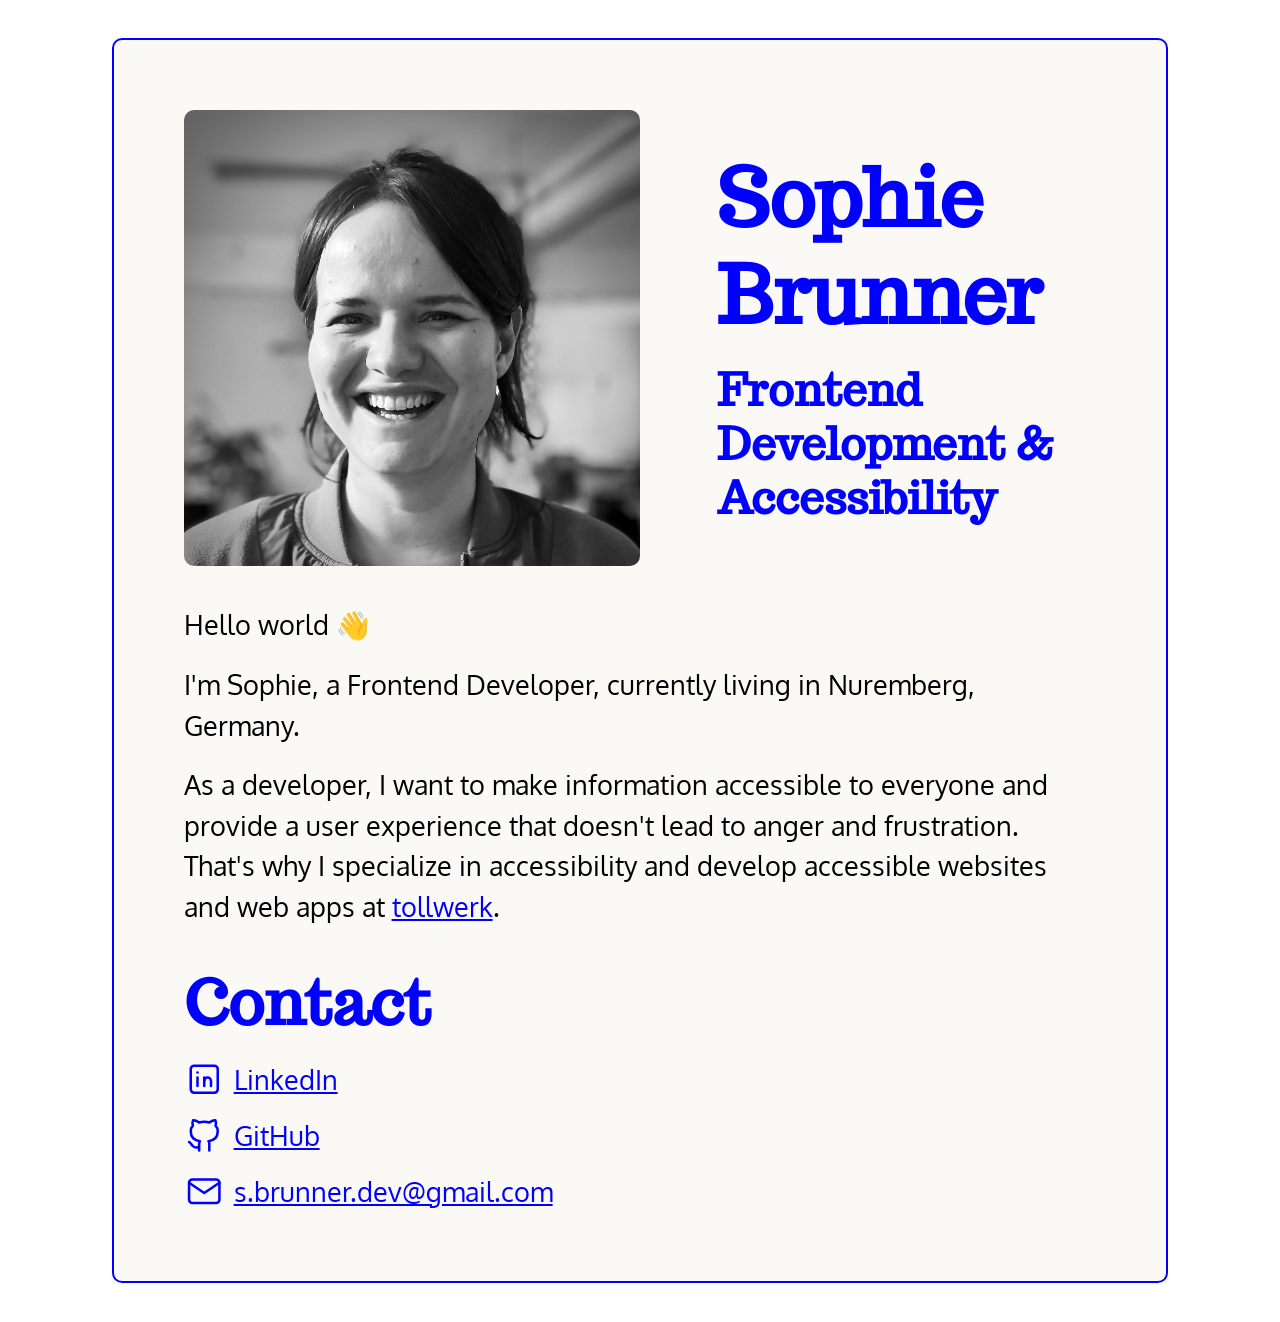
==== index.html @ 57619820 "feat:update website" ====
<!DOCTYPE html>
<html lang="en">

<head>
  <meta charset="UTF-8" />
  <meta name="viewport" content="width=device-width, initial-scale=1.0" />
  <meta name="author" content="Sophie Brunner" />
  <meta name="description" content="My personal website" />
  <title>Sophie Brunner</title>
  <link rel="stylesheet" href="./assets/styles.css" />
</head>

<body>
  <main>
    <div class="card">
      <div class="wrapper">
        <div>
          <img src="./assets/sophie.jpeg" alt="Portrait Sophie Brunner" class="portrait" />
        </div>
        <div class="title">
          <h1>Sophie Brunner</h1>
          <p class="subtitle">
            Frontend Development & Accessibility
          </p>
        </div>
      </div>
      <section>
        <p>Hello world 👋</p>
        <p>I'm Sophie, a Frontend Developer, currently living in Nuremberg, Germany.</p>
        <p>As a developer, I want to make information accessible to everyone and provide a user experience that doesn't
          lead to anger and frustration. That's why I specialize in accessibility and develop accessible websites and
          web
          apps at <a href="https://tollwerk.de">tollwerk</a>. </p>
      </section>
      <section class="contact">
        <h2>Contact</h2>
        <ul role="list" class="contact__list">
          <li class="contact__item"><svg xmlns="http://www.w3.org/2000/svg"
              class="icon icon-tabler icon-tabler-brand-linkedin" width="44" height="44" viewBox="0 0 24 24"
              stroke-width="1.5" stroke="#0000ff" fill="none" stroke-linecap="round" stroke-linejoin="round"
              aria-hidden="true" focusable="false">
              <path stroke="none" d="M0 0h24v24H0z" fill="none" />
              <path d="M4 4m0 2a2 2 0 0 1 2 -2h12a2 2 0 0 1 2 2v12a2 2 0 0 1 -2 2h-12a2 2 0 0 1 -2 -2z" />
              <path d="M8 11l0 5" />
              <path d="M8 8l0 .01" />
              <path d="M12 16l0 -5" />
              <path d="M16 16v-3a2 2 0 0 0 -4 0" />
            </svg><a href="https://www.linkedin.com/in/sophie-brunner-060161165/">LinkedIn</a></li>
          <li class="contact__item"><svg xmlns="http://www.w3.org/2000/svg"
              class="icon icon-tabler icon-tabler-brand-github" width="44" height="44" viewBox="0 0 24 24"
              stroke-width="1.5" stroke="#0000ff" fill="none" stroke-linecap="round" stroke-linejoin="round"
              aria-hidden="true" focusable="false">
              <path stroke="none" d="M0 0h24v24H0z" fill="none" />
              <path
                d="M9 19c-4.3 1.4 -4.3 -2.5 -6 -3m12 5v-3.5c0 -1 .1 -1.4 -.5 -2c2.8 -.3 5.5 -1.4 5.5 -6a4.6 4.6 0 0 0 -1.3 -3.2a4.2 4.2 0 0 0 -.1 -3.2s-1.1 -.3 -3.5 1.3a12.3 12.3 0 0 0 -6.2 0c-2.4 -1.6 -3.5 -1.3 -3.5 -1.3a4.2 4.2 0 0 0 -.1 3.2a4.6 4.6 0 0 0 -1.3 3.2c0 4.6 2.7 5.7 5.5 6c-.6 .6 -.6 1.2 -.5 2v3.5" />
            </svg><a href="https://github.com/sophiebrunner">GitHub</a></li>
          <li class="contact__item"><svg xmlns="http://www.w3.org/2000/svg" class="icon icon-tabler icon-tabler-mail"
              width="44" height="44" viewBox="0 0 24 24" stroke-width="1.5" stroke="#0000ff" fill="none"
              stroke-linecap="round" stroke-linejoin="round">
              <path stroke="none" d="M0 0h24v24H0z" fill="none" aria-hidden="true" focusable="false" />
              <path d="M3 7a2 2 0 0 1 2 -2h14a2 2 0 0 1 2 2v10a2 2 0 0 1 -2 2h-14a2 2 0 0 1 -2 -2v-10z" />
              <path d="M3 7l9 6l9 -6" />
            </svg><a href="mailto:s.brunner.dev@gmail.com">s.brunner.dev@gmail.com</a></li>
        </ul>
      </section>
    </div>
  </main>
</body>

</html>
---- assets/styles.css ----
/* ==========================================================================
   Reset @see: https://www.joshwcomeau.com/css/custom-css-reset/
   ========================================================================== */

/* 1. Use a more-intuitive box-sizing model. */
*,
*::before,
*::after {
  box-sizing: border-box;
}

/* 2. Remove default margin */
* {
  margin: 0;
}

/* Typographic tweaks!
  3. Add accessible line-height
  4. Improve text rendering */
body {
  line-height: 1.5;
  -webkit-font-smoothing: antialiased;
}

/* 5. Improve media defaults */
img,
picture,
video,
canvas,
svg {
  display: block;
  max-width: 100%;
}

/* 6. Remove built-in form typography styles */
input,
button,
textarea,
select {
  font: inherit;
}

/* 7. Avoid text overflows */
p,
h1,
h2,
h3,
h4,
h5,
h6 {
  overflow-wrap: break-word;
}

/* ==========================================================================
   Variables
   ========================================================================== */

/* Fluid Typography
   ========================================================================== */

:root {
  --step-1: clamp(2.5rem, 1.804rem + 3.478vw, 4.5rem);
  --step-2: clamp(2rem, 1.478rem + 2.609vw, 3.5rem);
  --step-3: clamp(1.75rem, 1.315rem + 2.174vw, 3rem);
  --step-4: clamp(1.5rem, 1.152rem + 1.739vw, 2.5rem);
  --step-5: clamp(1.25rem, 0.989rem + 1.304vw, 2rem);
  --step-6: clamp(1.125rem, 0.995rem + 0.652vw, 1.5rem);
  --step-7: clamp(1rem, 0.826rem + 0.87vw, 1.5rem);
}

/* Colors
   ========================================================================== */

:root {
  --clr-black: oklch(0% 0 0);
  --clr-blue: oklch(45.2% 0.31313625765874376 264.05300810418345);
  --clr-off-white: oklch(98.2% 0.0041 91.45);
  --clr-white: oklch(100% 0 0);
}

/* ==========================================================================
   Fonts
   ========================================================================== */

/* trocchi-regular - latin */
@font-face {
  font-display: swap; /* Check https://developer.mozilla.org/en-US/docs/Web/CSS/@font-face/font-display for other options. */
  font-family: "Trocchi";
  font-style: normal;
  font-weight: 400;
  src: url("fonts/trocchi-v17-latin-regular.woff2") format("woff2"),
    /* Chrome 36+, Opera 23+, Firefox 39+, Safari 12+, iOS 10+ */
      url("fonts/trocchi-v17-latin-regular.woff") format("woff"); /* Chrome 5+, Firefox 3.6+, IE 9+, Safari 5.1+, iOS 5+ */
}

/* oxygen-300 - latin */
@font-face {
  font-display: swap; /* Check https://developer.mozilla.org/en-US/docs/Web/CSS/@font-face/font-display for other options. */
  font-family: "Oxygen";
  font-style: normal;
  font-weight: 300;
  src: url("fonts/oxygen-v15-latin-300.woff2") format("woff2"),
    /* Chrome 36+, Opera 23+, Firefox 39+, Safari 12+, iOS 10+ */
      url("fonts/oxygen-v15-latin-300.woff") format("woff"); /* Chrome 5+, Firefox 3.6+, IE 9+, Safari 5.1+, iOS 5+ */
}
/* oxygen-regular - latin */
@font-face {
  font-display: swap; /* Check https://developer.mozilla.org/en-US/docs/Web/CSS/@font-face/font-display for other options. */
  font-family: "Oxygen";
  font-style: normal;
  font-weight: 400;
  src: url("fonts/oxygen-v15-latin-regular.woff2") format("woff2"),
    /* Chrome 36+, Opera 23+, Firefox 39+, Safari 12+, iOS 10+ */
      url("fonts/oxygen-v15-latin-regular.woff") format("woff"); /* Chrome 5+, Firefox 3.6+, IE 9+, Safari 5.1+, iOS 5+ */
}
/* oxygen-700 - latin */
@font-face {
  font-display: swap; /* Check https://developer.mozilla.org/en-US/docs/Web/CSS/@font-face/font-display for other options. */
  font-family: "Oxygen";
  font-style: normal;
  font-weight: 700;
  src: url("fonts/oxygen-v15-latin-700.woff2") format("woff2"),
    /* Chrome 36+, Opera 23+, Firefox 39+, Safari 12+, iOS 10+ */
      url("fonts/oxygen-v15-latin-700.woff") format("woff");
  /* Chrome 5+, Firefox 3.6+, IE 9+, Safari 5.1+, iOS 5+ */
}

/* ==========================================================================
   Basic Styling
   ========================================================================== */

:root {
  font-size: calc(1rem + 0.25vw);
}

body {
  font-family: "Oxygen", sans-serif;
  font-size: var(--step-7);
  font-weight: 400;
}

main {
  padding: 2rem;
}

section {
  margin-top: 2rem;
}

/* ==========================================================================
   Typography
   ========================================================================== */

h1,
h2,
h3,
h4,
h5,
h6,
.subtitle {
  color: var(--clr-blue);
  font-family: "Trocchi", serif;
  font-weight: 700;
  line-height: 1.222;
}

h1 {
  font-size: var(--step-1);
}

h2 {
  font-size: var(--step-2);
}

h3 {
  font-size: var(--step-3);
}

h4 {
  font-size: var(--step-4);
}

h5 {
  font-size: var(--step-5);
}

h6 {
  font-size: var(--step-6);
}

a {
  color: var(--clr-blue);

  &:hover {
    text-decoration: none;
  }

  &:focus {
    outline: 2px solid currentColor;
    outline-offset: 2px;
  }
}

p + p {
  margin-top: 1rem;
}

/* ==========================================================================
   Elements
   ========================================================================== */

.subtitle {
  margin-top: 1rem;
  font-size: var(--step-4);
}

.portrait {
  flex-shrink: 1;
  border-radius: 10px;
}

.wrapper {
  display: flex;
  align-items: center;
  flex-direction: column;
  gap: 1.5rem;

  & * {
    flex: 1 0 50%;
  }
}

.card {
  container-name: card;
  container-type: inline-size;
  max-width: 55rem;
  padding: clamp(2rem, 1.304rem + 3.478vw, 4rem);
  border-radius: 10px;
  border: 2px solid var(--clr-blue);
  margin: 0 auto;
  background-color: var(--clr-off-white);
}

.contact__list {
  padding-left: 0;
  margin-top: 1rem;
  list-style: none;
}

.contact__item {
  display: flex;
  align-items: center;
  gap: 0.5rem;

  & svg {
    flex-shrink: 0;
    width: 1.5em;
    height: auto;
    color: #0000ff;
    stroke: currentColor;
  }

  & a {
    word-break: break-all;
  }
}

.contact__item + .contact__item {
  margin-top: 0.8rem;
}

@container card (width > 32rem) {
  .wrapper {
    flex-direction: row;
    gap: 2rem;
  }
}

@container card (width > 40rem) {
  .wrapper {
    gap: 4rem;
  }
}
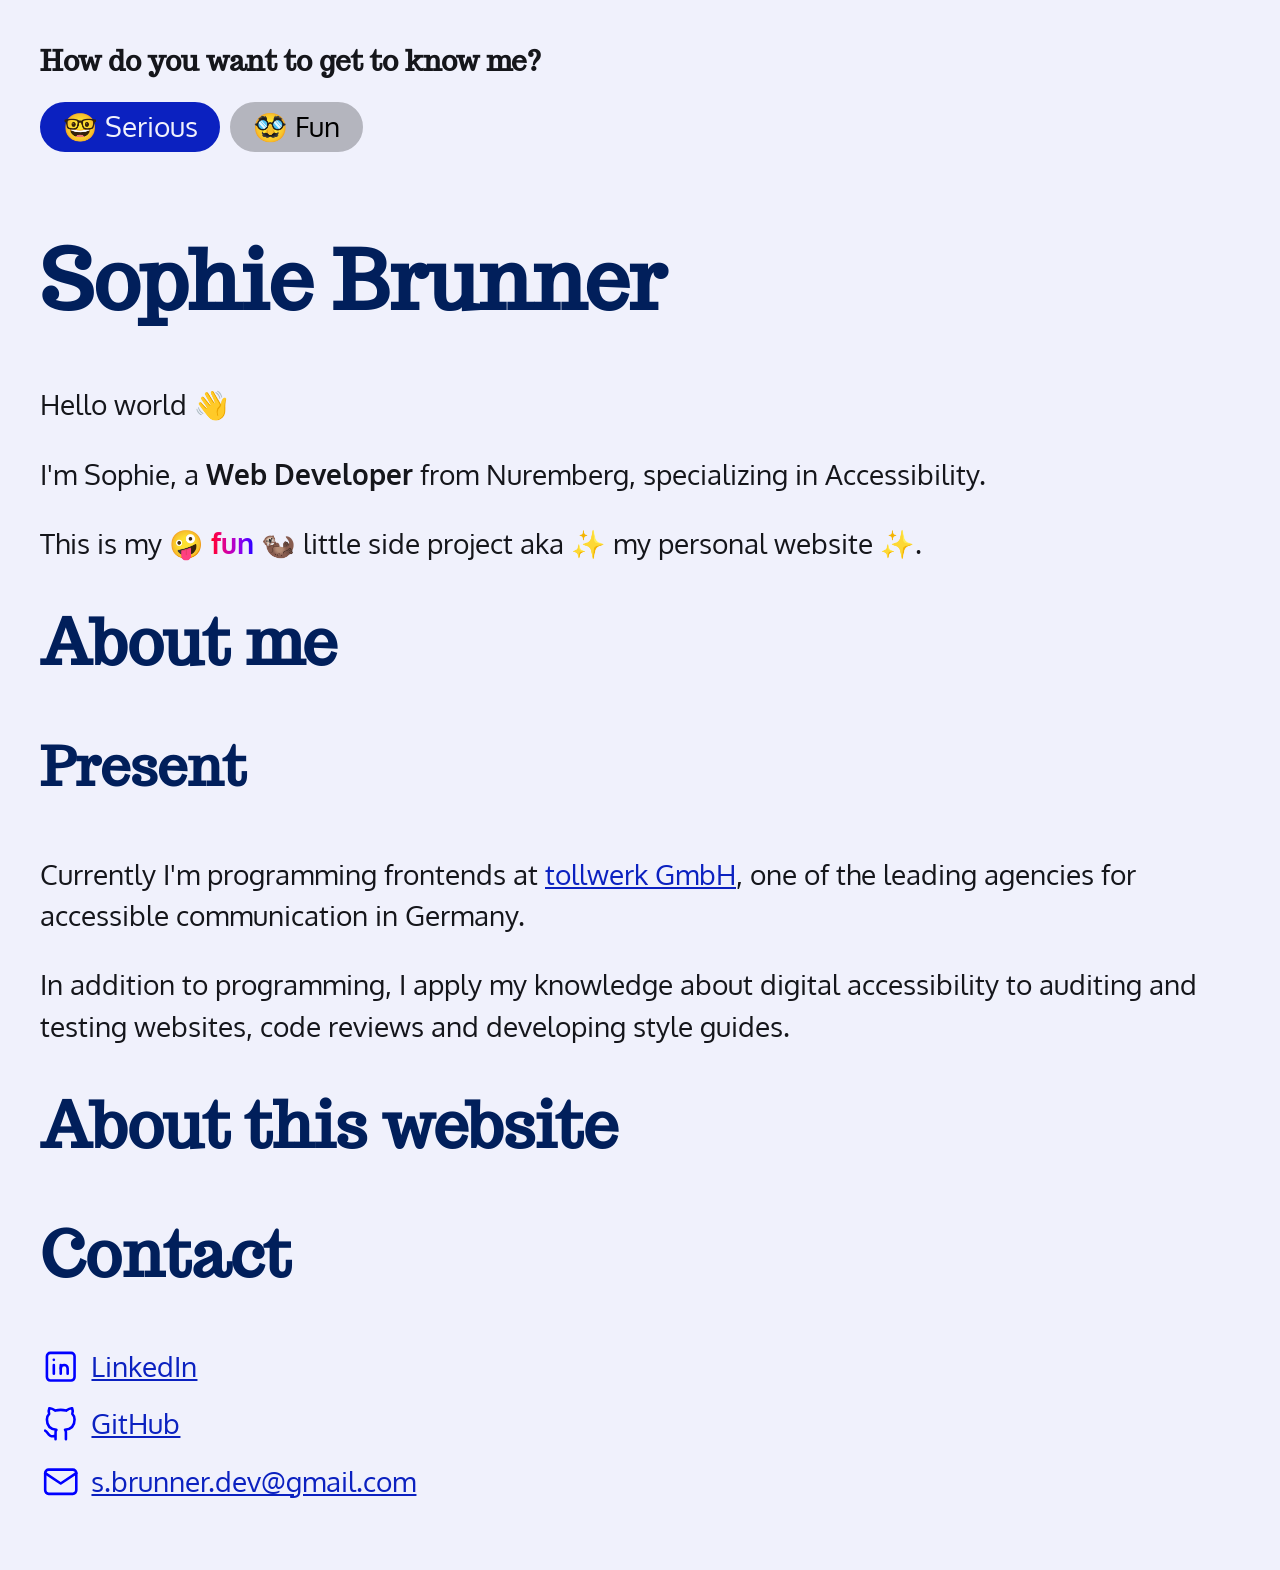
==== commit 42e9f18c: "feat: update project." ====
--- a/index.html
+++ b/index.html
@@ -1,70 +1,152 @@
 <!DOCTYPE html>
 <html lang="en">
+  <head>
+    <meta charset="UTF-8" />
+    <meta name="viewport" content="width=device-width, initial-scale=1.0" />
+    <title>Sophie Brunner</title>
+    <meta name="author" content="Sophie Brunner" />
+    <meta name="description" content="My personal website" />
+    <link rel="stylesheet" href="./assets/css/normalize.css" />
+    <link rel="stylesheet" href="./assets/css/styles.css" />
+  </head>
 
-<head>
-  <meta charset="UTF-8" />
-  <meta name="viewport" content="width=device-width, initial-scale=1.0" />
-  <meta name="author" content="Sophie Brunner" />
-  <meta name="description" content="My personal website" />
-  <title>Sophie Brunner</title>
-  <link rel="stylesheet" href="./assets/styles.css" />
-</head>
-
-<body>
-  <main>
-    <div class="card">
+  <body>
+    <header>
+      <fieldset class="theme-switcher" data-theme-switcher>
+        <legend class="theme-switcher__label">
+          How do you want to get to know me?
+        </legend>
+        <div class="theme-switcher__buttons">
+          <button class="btn" data-theme="serious">
+            <span aria-hidden="true">🤓</span> Serious
+          </button>
+          <button class="btn" data-theme="fun">
+            <span aria-hidden="true">🥸</span> Fun
+          </button>
+        </div>
+      </fieldset>
+    </header>
+    <main>
       <div class="wrapper">
-        <div>
-          <img src="./assets/sophie.jpeg" alt="Portrait Sophie Brunner" class="portrait" />
-        </div>
         <div class="title">
           <h1>Sophie Brunner</h1>
-          <p class="subtitle">
-            Frontend Development & Accessibility
-          </p>
         </div>
       </div>
       <section>
         <p>Hello world 👋</p>
-        <p>I'm Sophie, a Frontend Developer, currently living in Nuremberg, Germany.</p>
-        <p>As a developer, I want to make information accessible to everyone and provide a user experience that doesn't
-          lead to anger and frustration. That's why I specialize in accessibility and develop accessible websites and
-          web
-          apps at <a href="https://tollwerk.de">tollwerk</a>. </p>
+        <p>
+          I'm Sophie, a <span class="fun" aria-hidden="true">👩🏻‍💻</span>
+          <strong>Web Developer</strong> from Nuremberg, specializing in
+          Accessibility.
+        </p>
+        <p>
+          This is my <span aria-hidden="true">🤪</span>
+          <span class="text-gradient">fun</span>
+          <span aria-hidden="true">🦦</span> little side project aka
+          <span aria-hidden="true">✨</span> my personal website
+          <span aria-hidden="true">✨</span>.
+        </p>
+      </section>
+      <section class="about">
+        <h2>About me</h2>
+        <h3>Present</h3>
+        <p>
+          Currently I'm programming frontends at
+          <a href="https://tollwerk.de">tollwerk GmbH</a>, one of the leading
+          agencies for accessible communication in Germany.
+        </p>
+        <p>
+          In addition to programming, I apply my knowledge about digital
+          accessibility to auditing and testing websites, code reviews and
+          developing style guides.
+        </p>
+      </section>
+      <section class="website">
+        <h2>About this website</h2>
+        <p></p>
       </section>
       <section class="contact">
         <h2>Contact</h2>
         <ul role="list" class="contact__list">
-          <li class="contact__item"><svg xmlns="http://www.w3.org/2000/svg"
-              class="icon icon-tabler icon-tabler-brand-linkedin" width="44" height="44" viewBox="0 0 24 24"
-              stroke-width="1.5" stroke="#0000ff" fill="none" stroke-linecap="round" stroke-linejoin="round"
-              aria-hidden="true" focusable="false">
+          <li class="contact__item">
+            <svg
+              xmlns="http://www.w3.org/2000/svg"
+              class="icon icon-tabler icon-tabler-brand-linkedin"
+              width="44"
+              height="44"
+              viewBox="0 0 24 24"
+              stroke-width="1.5"
+              stroke="#0000ff"
+              fill="none"
+              stroke-linecap="round"
+              stroke-linejoin="round"
+              aria-hidden="true"
+              focusable="false"
+            >
               <path stroke="none" d="M0 0h24v24H0z" fill="none" />
-              <path d="M4 4m0 2a2 2 0 0 1 2 -2h12a2 2 0 0 1 2 2v12a2 2 0 0 1 -2 2h-12a2 2 0 0 1 -2 -2z" />
+              <path
+                d="M4 4m0 2a2 2 0 0 1 2 -2h12a2 2 0 0 1 2 2v12a2 2 0 0 1 -2 2h-12a2 2 0 0 1 -2 -2z"
+              />
               <path d="M8 11l0 5" />
               <path d="M8 8l0 .01" />
               <path d="M12 16l0 -5" />
-              <path d="M16 16v-3a2 2 0 0 0 -4 0" />
-            </svg><a href="https://www.linkedin.com/in/sophie-brunner-060161165/">LinkedIn</a></li>
-          <li class="contact__item"><svg xmlns="http://www.w3.org/2000/svg"
-              class="icon icon-tabler icon-tabler-brand-github" width="44" height="44" viewBox="0 0 24 24"
-              stroke-width="1.5" stroke="#0000ff" fill="none" stroke-linecap="round" stroke-linejoin="round"
-              aria-hidden="true" focusable="false">
+              <path d="M16 16v-3a2 2 0 0 0 -4 0" /></svg
+            ><a href="https://www.linkedin.com/in/sophie-brunner-060161165/"
+              >LinkedIn</a
+            >
+          </li>
+          <li class="contact__item">
+            <svg
+              xmlns="http://www.w3.org/2000/svg"
+              class="icon icon-tabler icon-tabler-brand-github"
+              width="44"
+              height="44"
+              viewBox="0 0 24 24"
+              stroke-width="1.5"
+              stroke="#0000ff"
+              fill="none"
+              stroke-linecap="round"
+              stroke-linejoin="round"
+              aria-hidden="true"
+              focusable="false"
+            >
               <path stroke="none" d="M0 0h24v24H0z" fill="none" />
               <path
-                d="M9 19c-4.3 1.4 -4.3 -2.5 -6 -3m12 5v-3.5c0 -1 .1 -1.4 -.5 -2c2.8 -.3 5.5 -1.4 5.5 -6a4.6 4.6 0 0 0 -1.3 -3.2a4.2 4.2 0 0 0 -.1 -3.2s-1.1 -.3 -3.5 1.3a12.3 12.3 0 0 0 -6.2 0c-2.4 -1.6 -3.5 -1.3 -3.5 -1.3a4.2 4.2 0 0 0 -.1 3.2a4.6 4.6 0 0 0 -1.3 3.2c0 4.6 2.7 5.7 5.5 6c-.6 .6 -.6 1.2 -.5 2v3.5" />
-            </svg><a href="https://github.com/sophiebrunner">GitHub</a></li>
-          <li class="contact__item"><svg xmlns="http://www.w3.org/2000/svg" class="icon icon-tabler icon-tabler-mail"
-              width="44" height="44" viewBox="0 0 24 24" stroke-width="1.5" stroke="#0000ff" fill="none"
-              stroke-linecap="round" stroke-linejoin="round">
-              <path stroke="none" d="M0 0h24v24H0z" fill="none" aria-hidden="true" focusable="false" />
-              <path d="M3 7a2 2 0 0 1 2 -2h14a2 2 0 0 1 2 2v10a2 2 0 0 1 -2 2h-14a2 2 0 0 1 -2 -2v-10z" />
-              <path d="M3 7l9 6l9 -6" />
-            </svg><a href="mailto:s.brunner.dev@gmail.com">s.brunner.dev@gmail.com</a></li>
+                d="M9 19c-4.3 1.4 -4.3 -2.5 -6 -3m12 5v-3.5c0 -1 .1 -1.4 -.5 -2c2.8 -.3 5.5 -1.4 5.5 -6a4.6 4.6 0 0 0 -1.3 -3.2a4.2 4.2 0 0 0 -.1 -3.2s-1.1 -.3 -3.5 1.3a12.3 12.3 0 0 0 -6.2 0c-2.4 -1.6 -3.5 -1.3 -3.5 -1.3a4.2 4.2 0 0 0 -.1 3.2a4.6 4.6 0 0 0 -1.3 3.2c0 4.6 2.7 5.7 5.5 6c-.6 .6 -.6 1.2 -.5 2v3.5"
+              /></svg
+            ><a href="https://github.com/sophiebrunner">GitHub</a>
+          </li>
+          <li class="contact__item">
+            <svg
+              xmlns="http://www.w3.org/2000/svg"
+              class="icon icon-tabler icon-tabler-mail"
+              width="44"
+              height="44"
+              viewBox="0 0 24 24"
+              stroke-width="1.5"
+              stroke="#0000ff"
+              fill="none"
+              stroke-linecap="round"
+              stroke-linejoin="round"
+            >
+              <path
+                stroke="none"
+                d="M0 0h24v24H0z"
+                fill="none"
+                aria-hidden="true"
+                focusable="false"
+              />
+              <path
+                d="M3 7a2 2 0 0 1 2 -2h14a2 2 0 0 1 2 2v10a2 2 0 0 1 -2 2h-14a2 2 0 0 1 -2 -2v-10z"
+              />
+              <path d="M3 7l9 6l9 -6" /></svg
+            ><a href="mailto:s.brunner.dev@gmail.com"
+              >s.brunner.dev@gmail.com</a
+            >
+          </li>
         </ul>
       </section>
-    </div>
-  </main>
-</body>
-
-</html>+    </main>
+  </body>
+  <script src="assets/script.js"></script>
+</html>
--- a/assets/css/styles.css
+++ b/assets/css/styles.css
@@ -0,0 +1,264 @@
+/* ==========================================================================
+   Variables
+   ========================================================================== */
+
+/* Fluid Typography
+   ========================================================================== */
+
+:root {
+  --step-1: clamp(2.5rem, 1.804rem + 3.478vw, 4.5rem);
+  --step-2: clamp(2rem, 1.478rem + 2.609vw, 3.5rem);
+  --step-3: clamp(1.75rem, 1.315rem + 2.174vw, 3rem);
+  --step-4: clamp(1.5rem, 1.152rem + 1.739vw, 2.5rem);
+  --step-5: clamp(1.25rem, 0.989rem + 1.304vw, 2rem);
+  --step-6: clamp(1.125rem, 0.995rem + 0.652vw, 1.5rem);
+  --step-7: clamp(1rem, 0.826rem + 0.87vw, 1.5rem);
+}
+
+/* Colors
+   ========================================================================== */
+
+:root {
+  --clr-night: #15161b;
+  --clr-raisin-black: #2c2e3b;
+  --clr-penn-blue: #011f5b;
+  --clr-medium-blue: #0b21c0;
+  --clr-french-gray: #b4b5be;
+  --clr-ghost-white: #f0f1fc;
+}
+
+/* ==========================================================================
+   Fonts
+   ========================================================================== */
+
+/* trocchi-regular - latin */
+@font-face {
+  font-display: swap; /* Check https://developer.mozilla.org/en-US/docs/Web/CSS/@font-face/font-display for other options. */
+  font-family: "Trocchi";
+  font-style: normal;
+  font-weight: 400;
+  src: url("/assets/fonts/trocchi-v17-latin-regular.woff2") format("woff2"),
+    /* Chrome 36+, Opera 23+, Firefox 39+, Safari 12+, iOS 10+ */
+      url("asssets/fonts/trocchi-v17-latin-regular.woff") format("woff"); /* Chrome 5+, Firefox 3.6+, IE 9+, Safari 5.1+, iOS 5+ */
+}
+
+/* oxygen-300 - latin */
+@font-face {
+  font-display: swap; /* Check https://developer.mozilla.org/en-US/docs/Web/CSS/@font-face/font-display for other options. */
+  font-family: "Oxygen";
+  font-style: normal;
+  font-weight: 300;
+  src: url("/assets/fonts/oxygen-v15-latin-300.woff2") format("woff2"),
+    /* Chrome 36+, Opera 23+, Firefox 39+, Safari 12+, iOS 10+ */
+      url("/assets/fonts/oxygen-v15-latin-300.woff") format("woff"); /* Chrome 5+, Firefox 3.6+, IE 9+, Safari 5.1+, iOS 5+ */
+}
+/* oxygen-regular - latin */
+@font-face {
+  font-display: swap; /* Check https://developer.mozilla.org/en-US/docs/Web/CSS/@font-face/font-display for other options. */
+  font-family: "Oxygen";
+  font-style: normal;
+  font-weight: 400;
+  src: url("/assets/fonts/oxygen-v15-latin-regular.woff2") format("woff2"),
+    /* Chrome 36+, Opera 23+, Firefox 39+, Safari 12+, iOS 10+ */
+      url("assets/fonts/oxygen-v15-latin-regular.woff") format("woff"); /* Chrome 5+, Firefox 3.6+, IE 9+, Safari 5.1+, iOS 5+ */
+}
+/* oxygen-700 - latin */
+@font-face {
+  font-display: swap; /* Check https://developer.mozilla.org/en-US/docs/Web/CSS/@font-face/font-display for other options. */
+  font-family: "Oxygen";
+  font-style: normal;
+  font-weight: 700;
+  src: url("/assets/fonts/oxygen-v15-latin-700.woff2") format("woff2"),
+    /* Chrome 36+, Opera 23+, Firefox 39+, Safari 12+, iOS 10+ */
+      url("/assets/oxygen-v15-latin-700.woff") format("woff");
+  /* Chrome 5+, Firefox 3.6+, IE 9+, Safari 5.1+, iOS 5+ */
+}
+
+/* ==========================================================================
+   Basic Styling
+   ========================================================================== */
+
+:root {
+  font-size: 1.25rem;
+}
+
+body {
+  background-color: var(--clr-ghost-white);
+  color: var(--clr-night);
+
+  font-family: "Oxygen", sans-serif;
+  font-size: var(--step-7);
+  font-weight: 400;
+  line-height: 1.5;
+}
+
+header,
+main {
+  padding: 2rem;
+}
+
+section {
+  margin-top: 2rem;
+}
+
+/* ==========================================================================
+   Typography
+   ========================================================================== */
+
+h1,
+h2,
+h3,
+h4,
+h5,
+h6 {
+  margin-top: 0;
+
+  color: var(--clr-penn-blue);
+  font-family: "Trocchi", serif;
+  font-weight: 700;
+  line-height: 1.222;
+}
+
+h1 {
+  font-size: var(--step-1);
+}
+
+h2 {
+  font-size: var(--step-2);
+}
+
+h3 {
+  font-size: var(--step-3);
+}
+
+h4 {
+  font-size: var(--step-4);
+}
+
+h5 {
+  font-size: var(--step-5);
+}
+
+h6 {
+  font-size: var(--step-6);
+}
+
+a {
+  color: var(--clr-medium-blue);
+
+  &:hover {
+    text-decoration: none;
+  }
+
+  &:focus {
+    outline: 2px solid currentColor;
+    outline-offset: 2px;
+  }
+}
+
+p + p {
+  margin-top: 1rem;
+}
+
+/* ==========================================================================
+   Elements
+   ========================================================================== */
+
+.text-gradient {
+  background-image: linear-gradient(in oklch 90deg, red, blue);
+  background-clip: text;
+  -webkit-background-clip: text;
+  -webkit-text-fill-color: transparent;
+  font-weight: bold;
+}
+
+[data-current-theme="serious"] {
+  .fun {
+    display: none;
+  }
+}
+
+.btn {
+  padding: 0.25em 0.75em;
+  border: 2px solid var(--clr-french-gray);
+  border-radius: 9999.99px;
+
+  background-color: var(--clr-french-gray);
+
+  &[aria-pressed="true"] {
+    border-color: var(--clr-medium-blue);
+    background-color: var(--clr-medium-blue);
+    color: var(--clr-ghost-white);
+  }
+}
+
+.theme-switcher__label {
+  font-family: "Trocchi";
+  font-size: var(--step-6);
+  font-weight: 700;
+}
+
+.theme-switcher {
+  padding: 0;
+  border: none;
+  margin: 0;
+}
+
+.theme-switcher__buttons {
+  display: flex;
+  gap: 0.5rem;
+  margin-top: 1rem;
+}
+
+.contact__list {
+  padding-left: 0;
+  margin-top: 1rem;
+  list-style: none;
+}
+
+.contact__item {
+  display: flex;
+  align-items: center;
+  gap: 0.5rem;
+
+  & svg {
+    flex-shrink: 0;
+    width: 1.5em;
+    height: auto;
+    color: #0000ff;
+    stroke: currentColor;
+  }
+
+  & a {
+    word-break: break-all;
+  }
+}
+
+.contact__item + .contact__item {
+  margin-top: 0.8rem;
+}
+
+.background-canvas {
+  display: none; /* Hidden by default */
+  position: absolute; /* Fixed to cover the entire viewport */
+  top: 0;
+  left: 0;
+  width: 100vw;
+  height: 100vh;
+  z-index: 1000;
+  pointer-events: none; /* Ignore pointer events */
+}
+
+/* Always-visible text container for announcements */
+.text-container {
+  position: absolute;
+  top: 20px;
+  left: 50%;
+  transform: translateX(-50%);
+  background-color: black;
+  color: white;
+  padding: 1rem;
+  z-index: 1001; /* Ensure it's above the canvas */
+  text-align: center;
+  display: none; /* Initially hidden */
+}
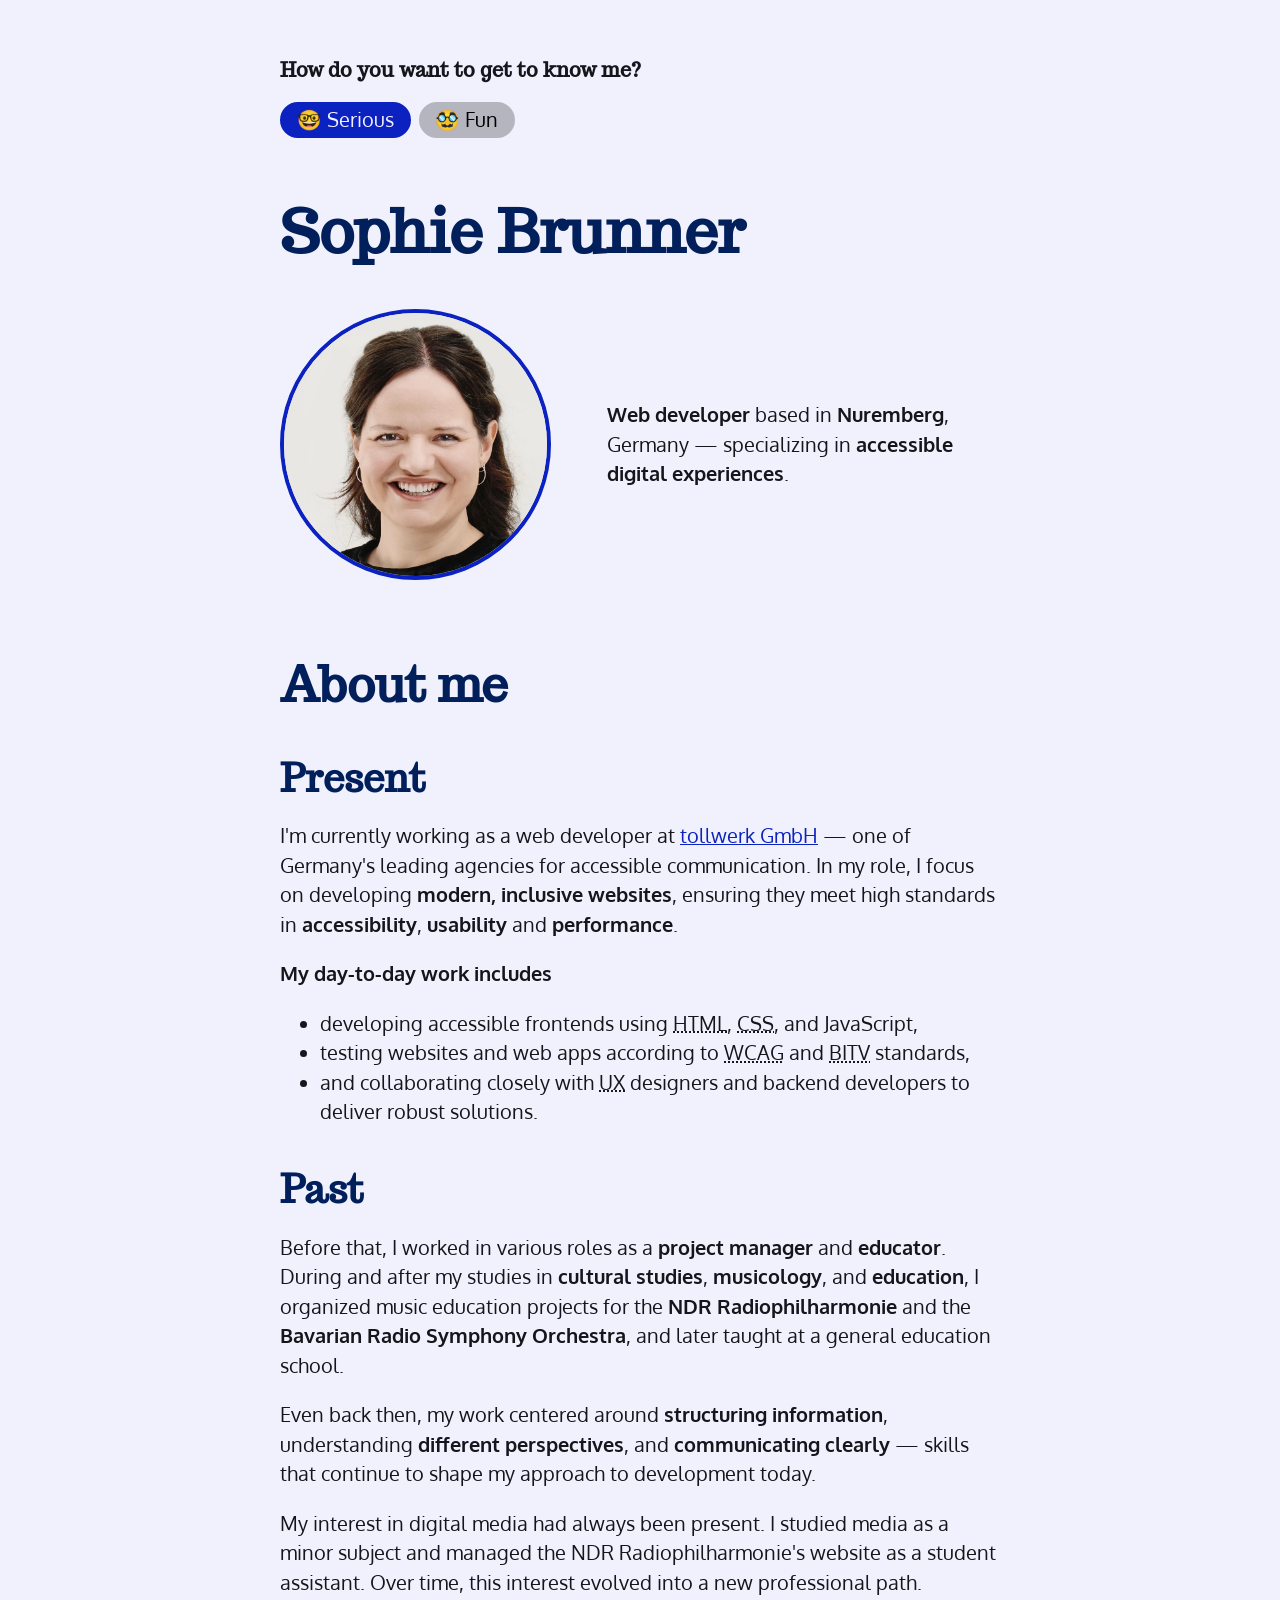
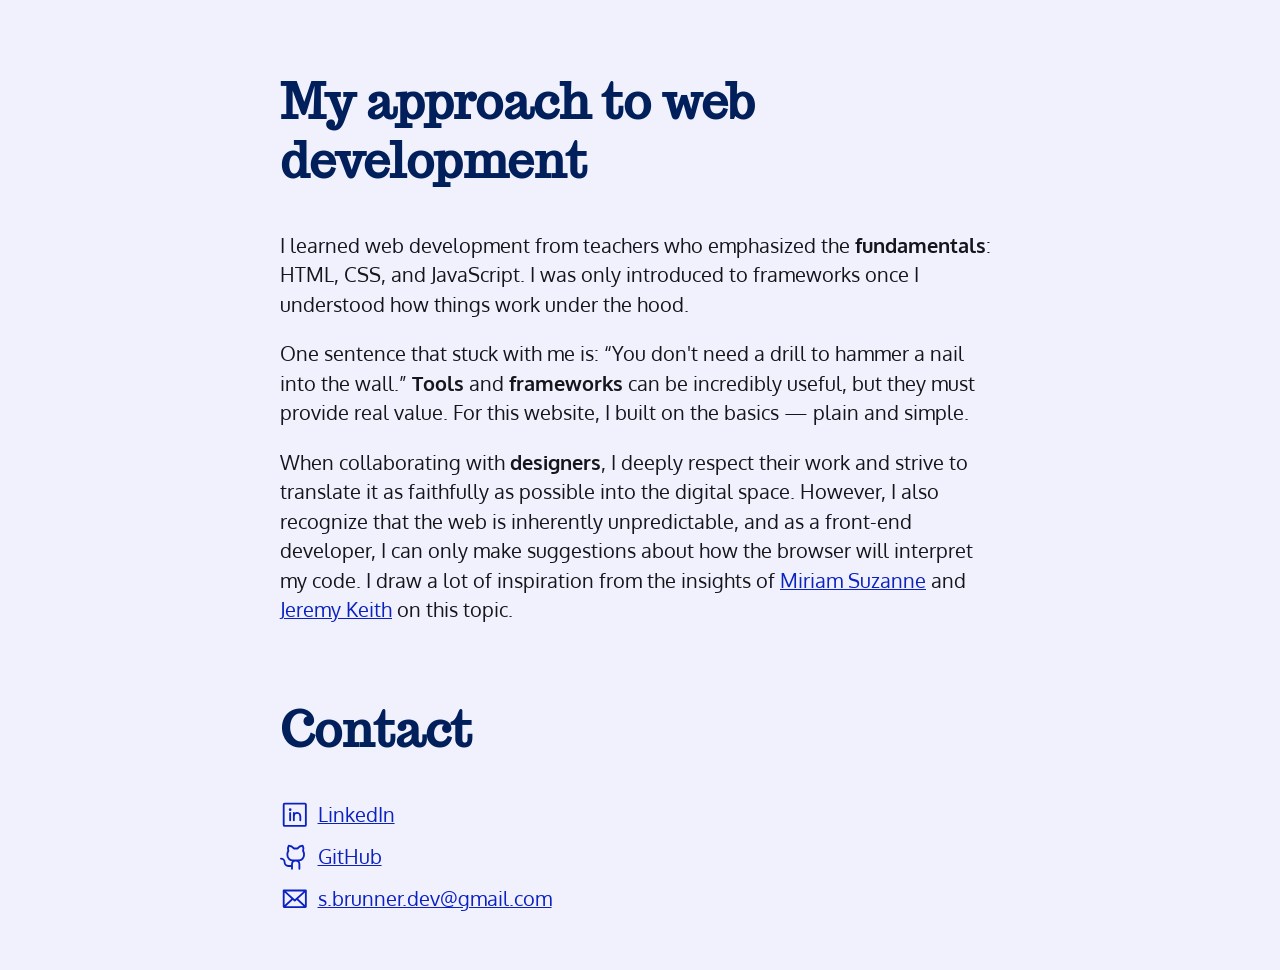
==== commit 2ddd380c: "feat: add serious styling." ====
--- a/index.html
+++ b/index.html
@@ -27,43 +27,130 @@
       </fieldset>
     </header>
     <main>
-      <div class="wrapper">
-        <div class="title">
-          <h1>Sophie Brunner</h1>
-        </div>
-      </div>
-      <section>
-        <p>Hello world 👋</p>
+      <section class="hero">
+        <h1>Sophie Brunner</h1>
+        <div class="hero__banner serious">
+          <div class="hero__image">
+            <img
+              src="/assets/img/profile--serious.jpeg"
+              alt="Sophie Brunner"
+              width="600"
+              loading="lazy"
+            />
+          </div>
+          <p>
+            <strong>Web developer</strong> based in <strong>Nuremberg</strong>,
+            Germany — specializing in
+            <strong>accessible digital experiences</strong>.
+          </p>
+        </div>
+        <div class="fun">
+          <p>Hello world 👋</p>
+          <p>
+            I'm Sophie, a <span class="fun" aria-hidden="true">👩🏻‍💻</span>
+            <strong>Web Developer</strong> from Nuremberg, specializing in
+            Accessibility.
+          </p>
+          <p class="fun">
+            This is my <span aria-hidden="true">🤪</span>
+            <span class="text-gradient">fun</span>
+            <span aria-hidden="true">🦦</span> little side project aka
+            <span aria-hidden="true">✨</span> my personal website
+            <span aria-hidden="true">✨</span>.
+          </p>
+        </div>
+      </section>
+      <section class="about">
+        <h2>About me</h2>
+        <div class="serious">
+          <h3>Present</h3>
+          <p>
+            I'm currently working as a web developer at
+            <a href="https://tollwerk.de">tollwerk GmbH</a> — one of Germany's
+            leading agencies for accessible communication. In my role, I focus
+            on developing <strong>modern, inclusive websites</strong>, ensuring
+            they meet high standards in <strong>accessibility</strong>,
+            <strong>usability</strong> and <strong>performance</strong>.
+          </p>
+          <strong>My day-to-day work includes</strong>
+          <ul>
+            <li>
+              developing accessible frontends using
+              <abbr title="HyperText Markup Language">HTML</abbr>,
+              <abbr title="Cascading Style Sheets">CSS</abbr>, and JavaScript,
+            </li>
+            <li>
+              testing websites and web apps according to
+              <abbr title="Web Content Accessibility Guidelines">WCAG</abbr> and
+              <abbr
+                title="Barrierefreie-Informationstechnik-Verordnung
+              "
+                lang="de"
+                >BITV</abbr
+              >
+              standards,
+            </li>
+            <li>
+              and collaborating closely with
+              <abbr title="User Experience">UX</abbr> designers and backend
+              developers to deliver robust solutions.
+            </li>
+          </ul>
+          <h3>Past</h3>
+          <p>
+            Before that, I worked in various roles as a
+            <strong>project manager</strong> and <strong>educator</strong>.
+            During and after my studies in <strong>cultural studies</strong>,
+            <strong>musicology</strong>, and <strong>education</strong>, I
+            organized music education projects for the
+            <strong>NDR Radiophilharmonie</strong> and the
+            <strong>Bavarian Radio Symphony Orchestra</strong>, and later taught
+            at a general education school.
+          </p>
+          <p>
+            Even back then, my work centered around
+            <strong>structuring information</strong>, understanding
+            <strong>different perspectives</strong>, and
+            <strong>communicating clearly</strong> — skills that continue to
+            shape my approach to development today.
+          </p>
+          <p>
+            My interest in digital media had always been present. I studied
+            media as a minor subject and managed the NDR Radiophilharmonie's
+            website as a student assistant. Over time, this interest evolved
+            into a new professional path.
+          </p>
+        </div>
+      </section>
+      <section class="website serious">
+        <h2>My approach to web development</h2>
         <p>
-          I'm Sophie, a <span class="fun" aria-hidden="true">👩🏻‍💻</span>
-          <strong>Web Developer</strong> from Nuremberg, specializing in
-          Accessibility.
+          I learned web development from teachers who emphasized the
+          <strong>fundamentals</strong>: HTML, CSS, and JavaScript. I was only
+          introduced to frameworks once I understood how things work under the
+          hood.
         </p>
         <p>
-          This is my <span aria-hidden="true">🤪</span>
-          <span class="text-gradient">fun</span>
-          <span aria-hidden="true">🦦</span> little side project aka
-          <span aria-hidden="true">✨</span> my personal website
-          <span aria-hidden="true">✨</span>.
-        </p>
-      </section>
-      <section class="about">
-        <h2>About me</h2>
-        <h3>Present</h3>
-        <p>
-          Currently I'm programming frontends at
-          <a href="https://tollwerk.de">tollwerk GmbH</a>, one of the leading
-          agencies for accessible communication in Germany.
+          One sentence that stuck with me is:
+          <q>You don't need a drill to hammer a nail into the wall.</q>
+          <strong>Tools</strong> and <strong>frameworks</strong> can be
+          incredibly useful, but they must provide real value. For this website,
+          I built on the basics — plain and simple.
         </p>
         <p>
-          In addition to programming, I apply my knowledge about digital
-          accessibility to auditing and testing websites, code reviews and
-          developing style guides.
+          When collaborating with <strong>designers</strong>, I deeply respect
+          their work and strive to translate it as faithfully as possible into
+          the digital space. However, I also recognize that the web is
+          inherently unpredictable, and as a front-end developer, I can only
+          make suggestions about how the browser will interpret my code. I draw
+          a lot of inspiration from the insights of
+          <a
+            href="https://beyondtellerrand.com/events/berlin-2024/speakers/miriam-suzanne"
+            >Miriam Suzanne</a
+          >
+          and <a href="https://resilientwebdesign.com/">Jeremy Keith</a> on this
+          topic.
         </p>
-      </section>
-      <section class="website">
-        <h2>About this website</h2>
-        <p></p>
       </section>
       <section class="contact">
         <h2>Contact</h2>
@@ -71,75 +158,45 @@
           <li class="contact__item">
             <svg
               xmlns="http://www.w3.org/2000/svg"
-              class="icon icon-tabler icon-tabler-brand-linkedin"
-              width="44"
-              height="44"
-              viewBox="0 0 24 24"
-              stroke-width="1.5"
-              stroke="#0000ff"
-              fill="none"
-              stroke-linecap="round"
-              stroke-linejoin="round"
+              width="32"
+              height="32"
+              fill="#000000"
+              viewBox="0 0 256 256"
               aria-hidden="true"
               focusable="false"
             >
-              <path stroke="none" d="M0 0h24v24H0z" fill="none" />
               <path
-                d="M4 4m0 2a2 2 0 0 1 2 -2h12a2 2 0 0 1 2 2v12a2 2 0 0 1 -2 2h-12a2 2 0 0 1 -2 -2z"
-              />
-              <path d="M8 11l0 5" />
-              <path d="M8 8l0 .01" />
-              <path d="M12 16l0 -5" />
-              <path d="M16 16v-3a2 2 0 0 0 -4 0" /></svg
-            ><a href="https://www.linkedin.com/in/sophie-brunner-060161165/"
+                d="M216,24H40A16,16,0,0,0,24,40V216a16,16,0,0,0,16,16H216a16,16,0,0,0,16-16V40A16,16,0,0,0,216,24Zm0,192H40V40H216V216ZM96,112v64a8,8,0,0,1-16,0V112a8,8,0,0,1,16,0Zm88,28v36a8,8,0,0,1-16,0V140a20,20,0,0,0-40,0v36a8,8,0,0,1-16,0V112a8,8,0,0,1,15.79-1.78A36,36,0,0,1,184,140ZM100,84A12,12,0,1,1,88,72,12,12,0,0,1,100,84Z"
+              ></path>
+            </svg>
+            <a href="https://www.linkedin.com/in/sophie-brunner-060161165/"
               >LinkedIn</a
             >
           </li>
           <li class="contact__item">
             <svg
               xmlns="http://www.w3.org/2000/svg"
-              class="icon icon-tabler icon-tabler-brand-github"
-              width="44"
-              height="44"
-              viewBox="0 0 24 24"
-              stroke-width="1.5"
-              stroke="#0000ff"
-              fill="none"
-              stroke-linecap="round"
-              stroke-linejoin="round"
-              aria-hidden="true"
-              focusable="false"
-            >
-              <path stroke="none" d="M0 0h24v24H0z" fill="none" />
+              width="32"
+              height="32"
+              fill="#000000"
+              viewBox="0 0 256 256"
+            >
               <path
-                d="M9 19c-4.3 1.4 -4.3 -2.5 -6 -3m12 5v-3.5c0 -1 .1 -1.4 -.5 -2c2.8 -.3 5.5 -1.4 5.5 -6a4.6 4.6 0 0 0 -1.3 -3.2a4.2 4.2 0 0 0 -.1 -3.2s-1.1 -.3 -3.5 1.3a12.3 12.3 0 0 0 -6.2 0c-2.4 -1.6 -3.5 -1.3 -3.5 -1.3a4.2 4.2 0 0 0 -.1 3.2a4.6 4.6 0 0 0 -1.3 3.2c0 4.6 2.7 5.7 5.5 6c-.6 .6 -.6 1.2 -.5 2v3.5"
-              /></svg
+                d="M208.31,75.68A59.78,59.78,0,0,0,202.93,28,8,8,0,0,0,196,24a59.75,59.75,0,0,0-48,24H124A59.75,59.75,0,0,0,76,24a8,8,0,0,0-6.93,4,59.78,59.78,0,0,0-5.38,47.68A58.14,58.14,0,0,0,56,104v8a56.06,56.06,0,0,0,48.44,55.47A39.8,39.8,0,0,0,96,192v8H72a24,24,0,0,1-24-24A40,40,0,0,0,8,136a8,8,0,0,0,0,16,24,24,0,0,1,24,24,40,40,0,0,0,40,40H96v16a8,8,0,0,0,16,0V192a24,24,0,0,1,48,0v40a8,8,0,0,0,16,0V192a39.8,39.8,0,0,0-8.44-24.53A56.06,56.06,0,0,0,216,112v-8A58.14,58.14,0,0,0,208.31,75.68ZM200,112a40,40,0,0,1-40,40H112a40,40,0,0,1-40-40v-8a41.74,41.74,0,0,1,6.9-22.48A8,8,0,0,0,80,73.83a43.81,43.81,0,0,1,.79-33.58,43.88,43.88,0,0,1,32.32,20.06A8,8,0,0,0,119.82,64h32.35a8,8,0,0,0,6.74-3.69,43.87,43.87,0,0,1,32.32-20.06A43.81,43.81,0,0,1,192,73.83a8.09,8.09,0,0,0,1,7.65A41.72,41.72,0,0,1,200,104Z"
+              ></path></svg
             ><a href="https://github.com/sophiebrunner">GitHub</a>
           </li>
           <li class="contact__item">
             <svg
               xmlns="http://www.w3.org/2000/svg"
-              class="icon icon-tabler icon-tabler-mail"
-              width="44"
-              height="44"
-              viewBox="0 0 24 24"
-              stroke-width="1.5"
-              stroke="#0000ff"
-              fill="none"
-              stroke-linecap="round"
-              stroke-linejoin="round"
+              width="32"
+              height="32"
+              fill="#000000"
+              viewBox="0 0 256 256"
             >
               <path
-                stroke="none"
-                d="M0 0h24v24H0z"
-                fill="none"
-                aria-hidden="true"
-                focusable="false"
-              />
-              <path
-                d="M3 7a2 2 0 0 1 2 -2h14a2 2 0 0 1 2 2v10a2 2 0 0 1 -2 2h-14a2 2 0 0 1 -2 -2v-10z"
-              />
-              <path d="M3 7l9 6l9 -6" /></svg
+                d="M224,48H32a8,8,0,0,0-8,8V192a16,16,0,0,0,16,16H216a16,16,0,0,0,16-16V56A8,8,0,0,0,224,48Zm-96,85.15L52.57,64H203.43ZM98.71,128,40,181.81V74.19Zm11.84,10.85,12,11.05a8,8,0,0,0,10.82,0l12-11.05,58,53.15H52.57ZM157.29,128,216,74.18V181.82Z"
+              ></path></svg
             ><a href="mailto:s.brunner.dev@gmail.com"
               >s.brunner.dev@gmail.com</a
             >
@@ -147,6 +204,6 @@
         </ul>
       </section>
     </main>
+    <script src="assets/script.js"></script>
   </body>
-  <script src="assets/script.js"></script>
 </html>
--- a/assets/css/styles.css
+++ b/assets/css/styles.css
@@ -5,14 +5,42 @@
 /* Fluid Typography
    ========================================================================== */
 
+/* @link https://utopia.fyi/type/calculator?c=360,18,1.25,1440,20,1.25,5,0,&s=0.75|0.5|0.25,1.5|2|3|4|6,s-l&g=s,l,xl,12 */
+
 :root {
-  --step-1: clamp(2.5rem, 1.804rem + 3.478vw, 4.5rem);
-  --step-2: clamp(2rem, 1.478rem + 2.609vw, 3.5rem);
-  --step-3: clamp(1.75rem, 1.315rem + 2.174vw, 3rem);
-  --step-4: clamp(1.5rem, 1.152rem + 1.739vw, 2.5rem);
-  --step-5: clamp(1.25rem, 0.989rem + 1.304vw, 2rem);
-  --step-6: clamp(1.125rem, 0.995rem + 0.652vw, 1.5rem);
-  --step-7: clamp(1rem, 0.826rem + 0.87vw, 1.5rem);
+  --step-0: clamp(1.125rem, 1.0833rem + 0.1852vw, 1.25rem);
+  --step-1: clamp(1.4063rem, 1.3542rem + 0.2315vw, 1.5625rem);
+  --step-2: clamp(1.7578rem, 1.6927rem + 0.2894vw, 1.9531rem);
+  --step-3: clamp(2.1973rem, 2.1159rem + 0.3617vw, 2.4414rem);
+  --step-4: clamp(2.7466rem, 2.6449rem + 0.4521vw, 3.0518rem);
+  --step-5: clamp(3.4332rem, 3.3061rem + 0.5651vw, 3.8147rem);
+}
+
+/* Fluid Spacing
+   ========================================================================== */
+
+/* @link https://utopia.fyi/space/calculator?c=360,18,1.25,1440,20,1.25,5,0,&s=0.75|0.5|0.25,1.5|2|3|4|6,&g=s,l,xl,12 */
+
+:root {
+  --space-3xs: clamp(0.3125rem, 0.3125rem + 0vw, 0.3125rem);
+  --space-2xs: clamp(0.5625rem, 0.5417rem + 0.0926vw, 0.625rem);
+  --space-xs: clamp(0.875rem, 0.8542rem + 0.0926vw, 0.9375rem);
+  --space-s: clamp(1.125rem, 1.0833rem + 0.1852vw, 1.25rem);
+  --space-m: clamp(1.6875rem, 1.625rem + 0.2778vw, 1.875rem);
+  --space-l: clamp(2.25rem, 2.1667rem + 0.3704vw, 2.5rem);
+  --space-xl: clamp(3.375rem, 3.25rem + 0.5556vw, 3.75rem);
+  --space-2xl: clamp(4.5rem, 4.3333rem + 0.7407vw, 5rem);
+  --space-3xl: clamp(6.75rem, 6.5rem + 1.1111vw, 7.5rem);
+
+  /* One-up pairs */
+  --space-3xs-2xs: clamp(0.3125rem, 0.2083rem + 0.463vw, 0.625rem);
+  --space-2xs-xs: clamp(0.5625rem, 0.4375rem + 0.5556vw, 0.9375rem);
+  --space-xs-s: clamp(0.875rem, 0.75rem + 0.5556vw, 1.25rem);
+  --space-s-m: clamp(1.125rem, 0.875rem + 1.1111vw, 1.875rem);
+  --space-m-l: clamp(1.6875rem, 1.4167rem + 1.2037vw, 2.5rem);
+  --space-l-xl: clamp(2.25rem, 1.75rem + 2.2222vw, 3.75rem);
+  --space-xl-2xl: clamp(3.375rem, 2.8333rem + 2.4074vw, 5rem);
+  --space-2xl-3xl: clamp(4.5rem, 3.5rem + 4.4444vw, 7.5rem);
 }
 
 /* Colors
@@ -79,26 +107,34 @@
    ========================================================================== */
 
 :root {
-  font-size: 1.25rem;
+  font-size: 1rem;
 }
 
 body {
+  margin-block: var(--space-l-xl);
+
   background-color: var(--clr-ghost-white);
   color: var(--clr-night);
 
   font-family: "Oxygen", sans-serif;
-  font-size: var(--step-7);
+  font-size: var(--step-0);
   font-weight: 400;
   line-height: 1.5;
 }
 
 header,
-main {
-  padding: 2rem;
-}
-
 section {
-  margin-top: 2rem;
+  padding-inline: var(--space-s);
+  max-width: 60ch;
+  margin: 0 auto;
+}
+
+header {
+  margin-block: var(--space-l-xl);
+}
+
+section + section {
+  margin-top: var(--space-xl-2xl);
 }
 
 /* ==========================================================================
@@ -120,39 +156,41 @@
 }
 
 h1 {
+  font-size: var(--step-5);
+}
+
+h2 {
+  font-size: var(--step-4);
+}
+
+h3 {
+  margin-block: var(--space-l) var(--space-s);
+  font-size: var(--step-3);
+}
+
+h4 {
+  font-size: var(--step-2);
+}
+
+h5 {
   font-size: var(--step-1);
 }
 
-h2 {
-  font-size: var(--step-2);
-}
-
-h3 {
-  font-size: var(--step-3);
-}
-
-h4 {
-  font-size: var(--step-4);
-}
-
-h5 {
-  font-size: var(--step-5);
-}
-
 h6 {
-  font-size: var(--step-6);
+  font-size: var(--step-0);
 }
 
 a {
   color: var(--clr-medium-blue);
 
   &:hover {
-    text-decoration: none;
+    text-decoration: underline currentColor 4px;
+    text-underline-offset: 4px;
   }
 
   &:focus {
-    outline: 2px solid currentColor;
-    outline-offset: 2px;
+    outline: 4px solid currentColor;
+    outline-offset: 4px;
   }
 }
 
@@ -163,6 +201,26 @@
 /* ==========================================================================
    Elements
    ========================================================================== */
+
+.hero {
+  container-name: hero;
+  container-type: inline-size;
+}
+
+.hero__image img {
+  display: block;
+  max-width: calc(100% - 2 * 4px);
+  border: 4px solid var(--clr-medium-blue);
+  border-radius: 50%;
+}
+
+@container hero (width > 20rem) {
+  .hero__banner {
+    display: flex;
+    align-items: center;
+    gap: var(--space-l-xl);
+  }
+}
 
 .text-gradient {
   background-image: linear-gradient(in oklch 90deg, red, blue);
@@ -178,6 +236,12 @@
   }
 }
 
+[data-current-theme="fun"] {
+  .serious {
+    display: none;
+  }
+}
+
 .btn {
   padding: 0.25em 0.75em;
   border: 2px solid var(--clr-french-gray);
@@ -190,6 +254,17 @@
     background-color: var(--clr-medium-blue);
     color: var(--clr-ghost-white);
   }
+
+  &:hover {
+    border-color: var(--clr-medium-blue);
+    background-color: transparent;
+    color: var(--clr-night);
+  }
+
+  &:focus {
+    outline: 4px solid var(--clr-medium-blue);
+    outline-offset: 4px;
+  }
 }
 
 .theme-switcher__label {
@@ -207,6 +282,7 @@
 .theme-switcher__buttons {
   display: flex;
   gap: 0.5rem;
+  flex-wrap: wrap;
   margin-top: 1rem;
 }
 
@@ -225,8 +301,8 @@
     flex-shrink: 0;
     width: 1.5em;
     height: auto;
-    color: #0000ff;
-    stroke: currentColor;
+    color: var(--clr-medium-blue);
+    fill: currentColor;
   }
 
   & a {
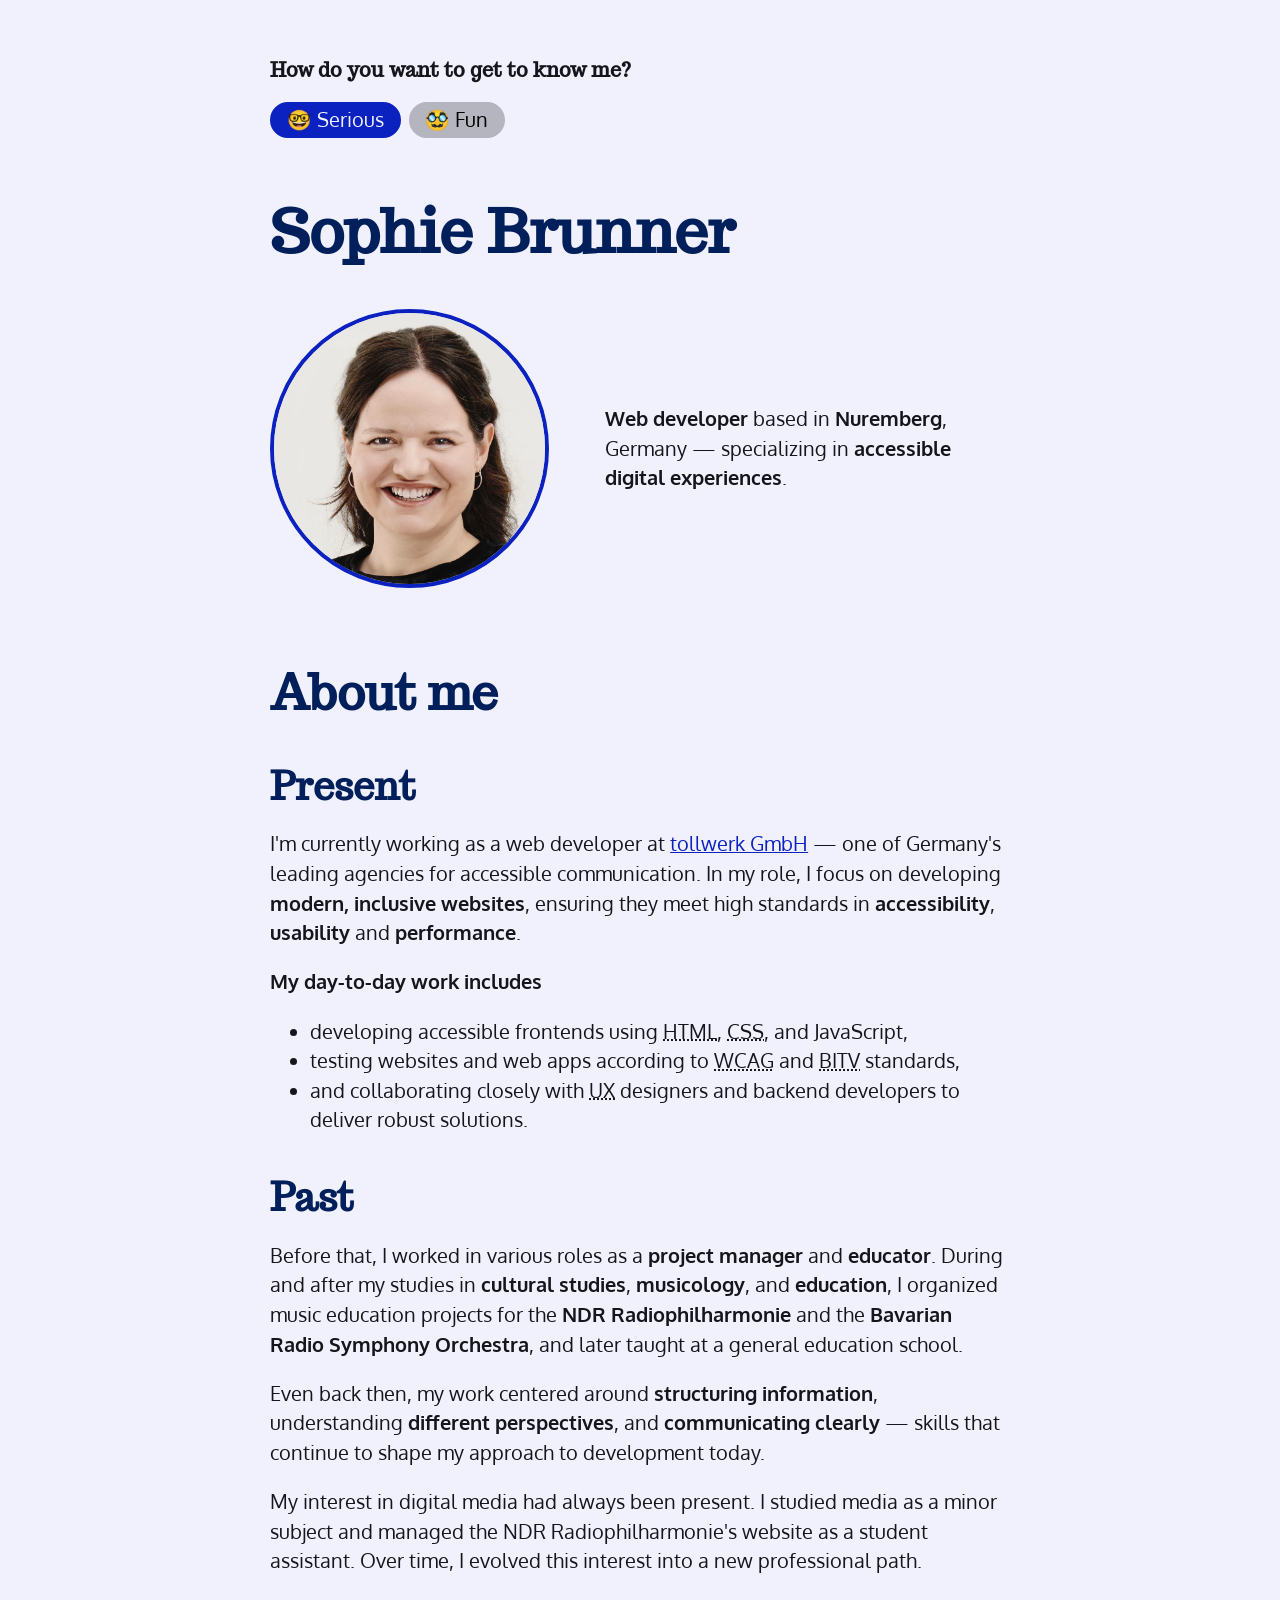
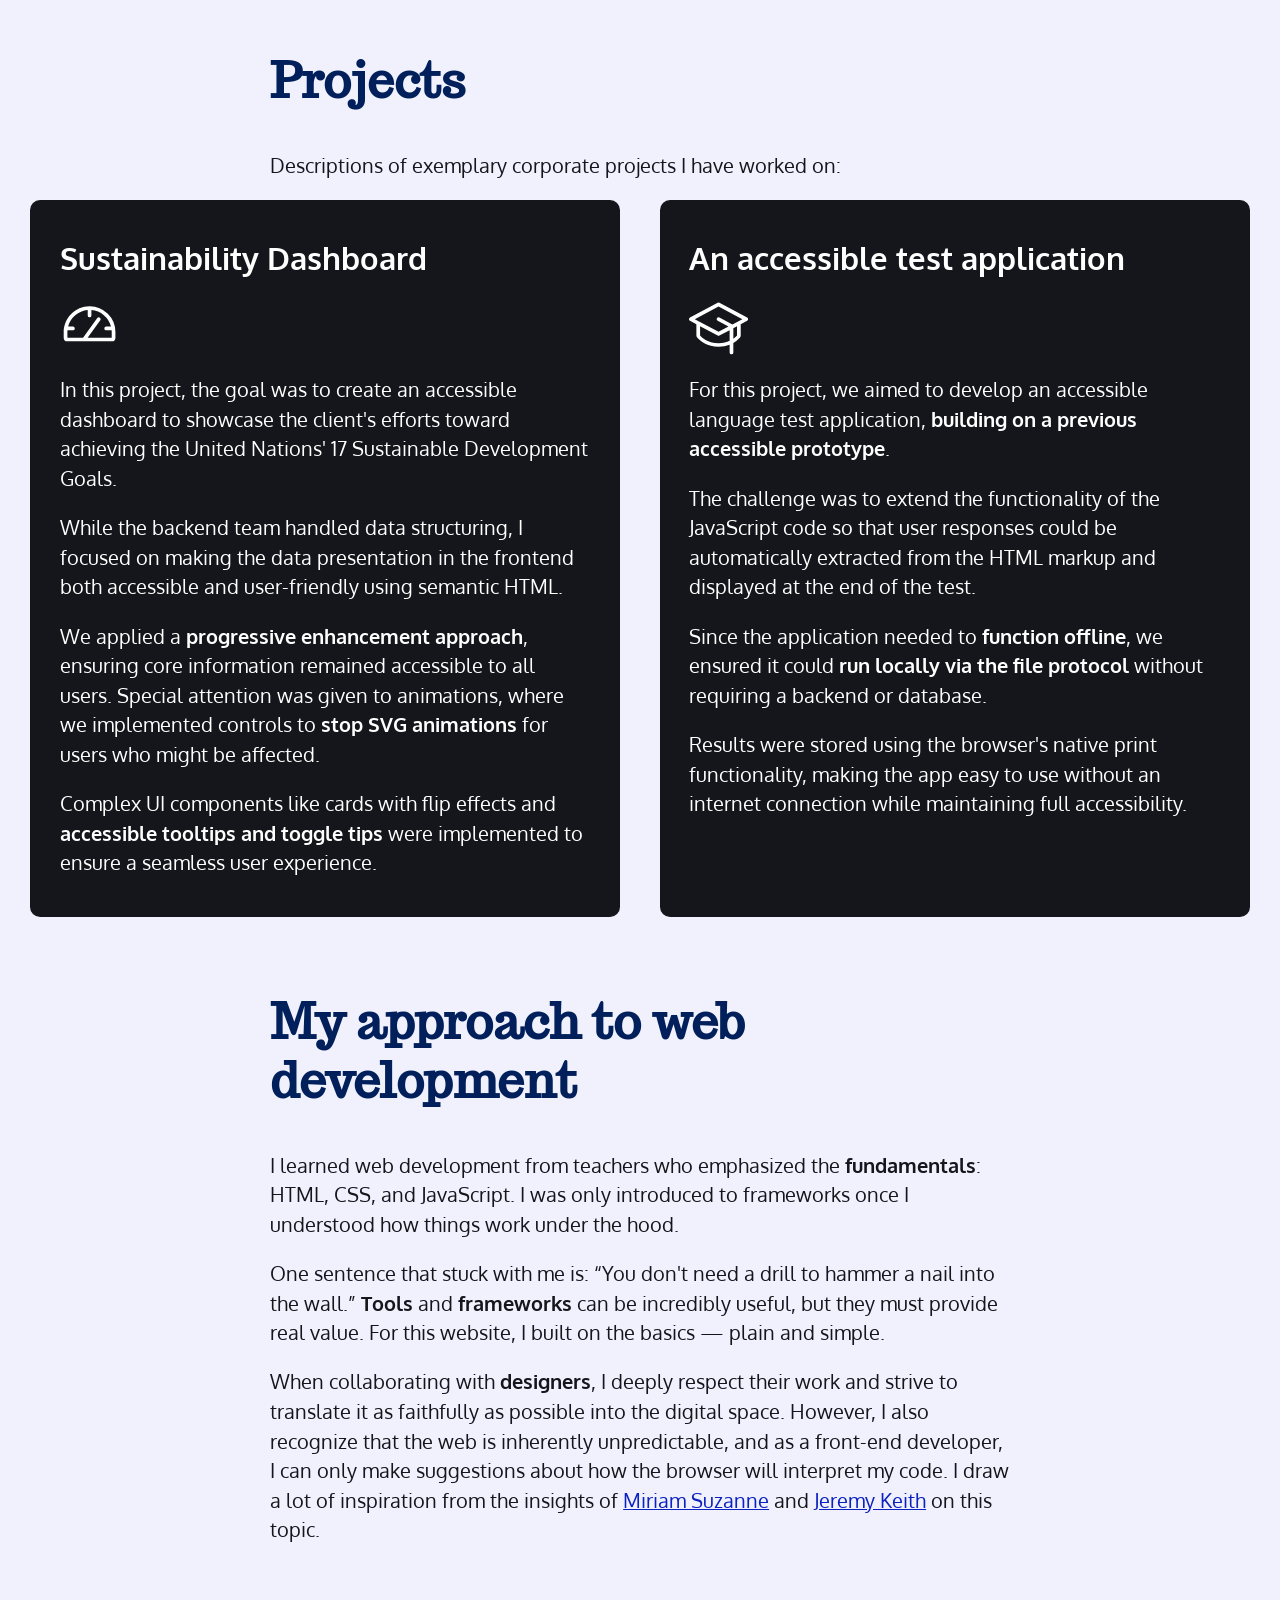
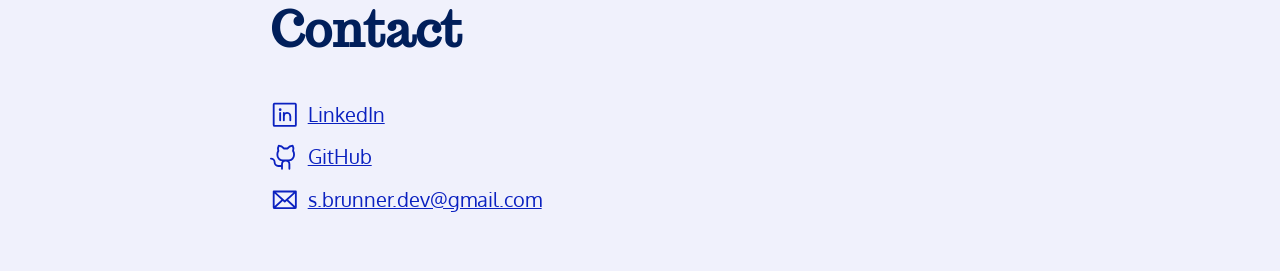
==== commit 0ee965de: "feat: add project section." ====
--- a/index.html
+++ b/index.html
@@ -11,7 +11,7 @@
   </head>
 
   <body>
-    <header>
+    <header class="max-width max-width--default">
       <fieldset class="theme-switcher" data-theme-switcher>
         <legend class="theme-switcher__label">
           How do you want to get to know me?
@@ -27,7 +27,7 @@
       </fieldset>
     </header>
     <main>
-      <section class="hero">
+      <section class="hero max-width max-width--default">
         <h1>Sophie Brunner</h1>
         <div class="hero__banner serious">
           <div class="hero__image">
@@ -60,7 +60,7 @@
           </p>
         </div>
       </section>
-      <section class="about">
+      <section class="about max-width max-width--default">
         <h2>About me</h2>
         <div class="serious">
           <h3>Present</h3>
@@ -117,12 +117,99 @@
           <p>
             My interest in digital media had always been present. I studied
             media as a minor subject and managed the NDR Radiophilharmonie's
-            website as a student assistant. Over time, this interest evolved
+            website as a student assistant. Over time, I evolved this interest
             into a new professional path.
           </p>
         </div>
       </section>
-      <section class="website serious">
+      <section class="projects">
+        <div class="max-width max-width--default">
+          <h2 class="max-width max-width--default">Projects</h2>
+          <p class="max-width max-width--default">
+            Descriptions of exemplary corporate projects I have worked on:
+          </p>
+        </div>
+        <div class="projects__wrapper max-width max-width--large">
+          <div class="project">
+            <h3 class="project__title">Sustainability Dashboard</h3>
+            <svg
+              xmlns="http://www.w3.org/2000/svg"
+              width="32"
+              height="32"
+              fill="#000000"
+              viewBox="0 0 256 256"
+              aria-hidden="true"
+              focusable="false"
+            >
+              <path
+                d="M207.06,72.67A111.24,111.24,0,0,0,128,40h-.4C66.07,40.21,16,91,16,153.13V176a16,16,0,0,0,16,16H224a16,16,0,0,0,16-16V152A111.25,111.25,0,0,0,207.06,72.67ZM224,176H119.71l54.76-75.3a8,8,0,0,0-12.94-9.42L99.92,176H32V153.13c0-3.08.15-6.12.43-9.13H56a8,8,0,0,0,0-16H35.27c10.32-38.86,44-68.24,84.73-71.66V80a8,8,0,0,0,16,0V56.33A96.14,96.14,0,0,1,221,128H200a8,8,0,0,0,0,16h23.67c.21,2.65.33,5.31.33,8Z"
+              ></path>
+            </svg>
+            <p>
+              In this project, the goal was to create an accessible dashboard to
+              showcase the client's efforts toward achieving the United Nations'
+              17 Sustainable Development Goals.
+            </p>
+            <p>
+              While the backend team handled data structuring, I focused on
+              making the data presentation in the frontend both accessible and
+              user-friendly using
+              <strog>semantic HTML</strog>.
+            </p>
+            <p>
+              We applied a
+              <strong>progressive enhancement approach</strong>, ensuring core
+              information remained accessible to all users. Special attention
+              was given to animations, where we implemented controls to
+              <strong>stop SVG animations</strong> for users who might be
+              affected.
+            </p>
+            <p>
+              Complex UI components like cards with flip effects and
+              <strong>accessible tooltips and toggle tips</strong> were
+              implemented to ensure a seamless user experience.
+            </p>
+          </div>
+          <div class="project">
+            <h3 class="project__title">An accessible test application</h3>
+            <svg
+              xmlns="http://www.w3.org/2000/svg"
+              width="32"
+              height="32"
+              fill="#000000"
+              viewBox="0 0 256 256"
+              aria-hidden="true"
+              focusable="false"
+            >
+              <path
+                d="M251.76,88.94l-120-64a8,8,0,0,0-7.52,0l-120,64a8,8,0,0,0,0,14.12L32,117.87v48.42a15.91,15.91,0,0,0,4.06,10.65C49.16,191.53,78.51,216,128,216a130,130,0,0,0,48-8.76V240a8,8,0,0,0,16,0V199.51a115.63,115.63,0,0,0,27.94-22.57A15.91,15.91,0,0,0,224,166.29V117.87l27.76-14.81a8,8,0,0,0,0-14.12ZM128,200c-43.27,0-68.72-21.14-80-33.71V126.4l76.24,40.66a8,8,0,0,0,7.52,0L176,143.47v46.34C163.4,195.69,147.52,200,128,200Zm80-33.75a97.83,97.83,0,0,1-16,14.25V134.93l16-8.53ZM188,118.94l-.22-.13-56-29.87a8,8,0,0,0-7.52,14.12L171,128l-43,22.93L25,96,128,41.07,231,96Z"
+              ></path>
+            </svg>
+            <p>
+              For this project, we aimed to develop an accessible language test
+              application,
+              <strong>building on a previous accessible prototype</strong>.
+            </p>
+            <p>
+              The challenge was to extend the functionality of the JavaScript
+              code so that user responses could be automatically extracted from
+              the HTML markup and displayed at the end of the test.
+            </p>
+            <p>
+              Since the application needed to <strong>function offline</strong>,
+              we ensured it could
+              <strong>run locally via the file protocol</strong> without
+              requiring a backend or database.
+            </p>
+            <p>
+              Results were stored using the browser's native print
+              functionality, making the app easy to use without an internet
+              connection while maintaining full accessibility.
+            </p>
+          </div>
+        </div>
+      </section>
+      <section class="website serious max-width max-width--default">
         <h2>My approach to web development</h2>
         <p>
           I learned web development from teachers who emphasized the
@@ -152,7 +239,7 @@
           topic.
         </p>
       </section>
-      <section class="contact">
+      <footer class="contact max-width max-width--default">
         <h2>Contact</h2>
         <ul role="list" class="contact__list">
           <li class="contact__item">
@@ -202,7 +289,7 @@
             >
           </li>
         </ul>
-      </section>
+      </footer>
     </main>
     <script src="assets/script.js"></script>
   </body>
--- a/assets/css/styles.css
+++ b/assets/css/styles.css
@@ -110,9 +110,19 @@
   font-size: 1rem;
 }
 
+[data-current-theme="serious"] {
+  .fun {
+    display: none;
+  }
+}
+
+[data-current-theme="fun"] {
+  .serious {
+    display: none;
+  }
+}
+
 body {
-  margin-block: var(--space-l-xl);
-
   background-color: var(--clr-ghost-white);
   color: var(--clr-night);
 
@@ -123,13 +133,13 @@
 }
 
 header,
-section {
+section,
+footer {
   padding-inline: var(--space-s);
-  max-width: 60ch;
-  margin: 0 auto;
-}
-
-header {
+}
+
+header,
+footer {
   margin-block: var(--space-l-xl);
 }
 
@@ -198,28 +208,20 @@
   margin-top: 1rem;
 }
 
-/* ==========================================================================
-   Elements
-   ========================================================================== */
-
-.hero {
-  container-name: hero;
-  container-type: inline-size;
-}
-
-.hero__image img {
-  display: block;
-  max-width: calc(100% - 2 * 4px);
-  border: 4px solid var(--clr-medium-blue);
-  border-radius: 50%;
-}
-
-@container hero (width > 20rem) {
-  .hero__banner {
-    display: flex;
-    align-items: center;
-    gap: var(--space-l-xl);
-  }
+.list {
+  list-style: none;
+}
+
+.max-width {
+  margin-inline: auto;
+}
+
+.max-width--default {
+  max-width: calc(60ch + var(--space-s));
+}
+
+.max-width--large {
+  max-width: calc(100ch + var(--space-s));
 }
 
 .text-gradient {
@@ -230,18 +232,6 @@
   font-weight: bold;
 }
 
-[data-current-theme="serious"] {
-  .fun {
-    display: none;
-  }
-}
-
-[data-current-theme="fun"] {
-  .serious {
-    display: none;
-  }
-}
-
 .btn {
   padding: 0.25em 0.75em;
   border: 2px solid var(--clr-french-gray);
@@ -266,6 +256,10 @@
     outline-offset: 4px;
   }
 }
+
+/* ==========================================================================
+   Elements
+   ========================================================================== */
 
 .theme-switcher__label {
   font-family: "Trocchi";
@@ -284,6 +278,68 @@
   gap: 0.5rem;
   flex-wrap: wrap;
   margin-top: 1rem;
+}
+
+.hero {
+  container-name: hero;
+  container-type: inline-size;
+}
+
+.hero__image img {
+  display: block;
+  max-width: calc(100% - 2 * 4px);
+  border: 4px solid var(--clr-medium-blue);
+  border-radius: 50%;
+}
+
+@container hero (width > 20rem) {
+  .hero__banner {
+    display: flex;
+    align-items: center;
+    gap: var(--space-l-xl);
+  }
+}
+
+.projects__wrapper {
+  display: flex;
+  flex-direction: column;
+  gap: var(--space-l);
+}
+
+@media (min-width: 46.875rem) {
+  .projects__wrapper {
+    flex-direction: row;
+  }
+}
+
+.project {
+  flex: 1 1 0;
+
+  padding: var(--space-l) var(--space-m);
+  border-radius: 10px;
+
+  background-color: var(--clr-night);
+  color: #ffffff;
+
+  & p:last-of-type {
+    margin-bottom: 0;
+  }
+
+  & svg {
+    display: block;
+    width: 3em;
+    height: 3em;
+    margin-top: var(--space-s);
+    color: #ffffff;
+    fill: currentColor;
+  }
+}
+
+.project__title {
+  margin: 0;
+  color: inherit;
+  font-size: var(--step-2);
+  font-family: "Oxygen";
 }
 
 .contact__list {
@@ -313,28 +369,3 @@
 .contact__item + .contact__item {
   margin-top: 0.8rem;
 }
-
-.background-canvas {
-  display: none; /* Hidden by default */
-  position: absolute; /* Fixed to cover the entire viewport */
-  top: 0;
-  left: 0;
-  width: 100vw;
-  height: 100vh;
-  z-index: 1000;
-  pointer-events: none; /* Ignore pointer events */
-}
-
-/* Always-visible text container for announcements */
-.text-container {
-  position: absolute;
-  top: 20px;
-  left: 50%;
-  transform: translateX(-50%);
-  background-color: black;
-  color: white;
-  padding: 1rem;
-  z-index: 1001; /* Ensure it's above the canvas */
-  text-align: center;
-  display: none; /* Initially hidden */
-}
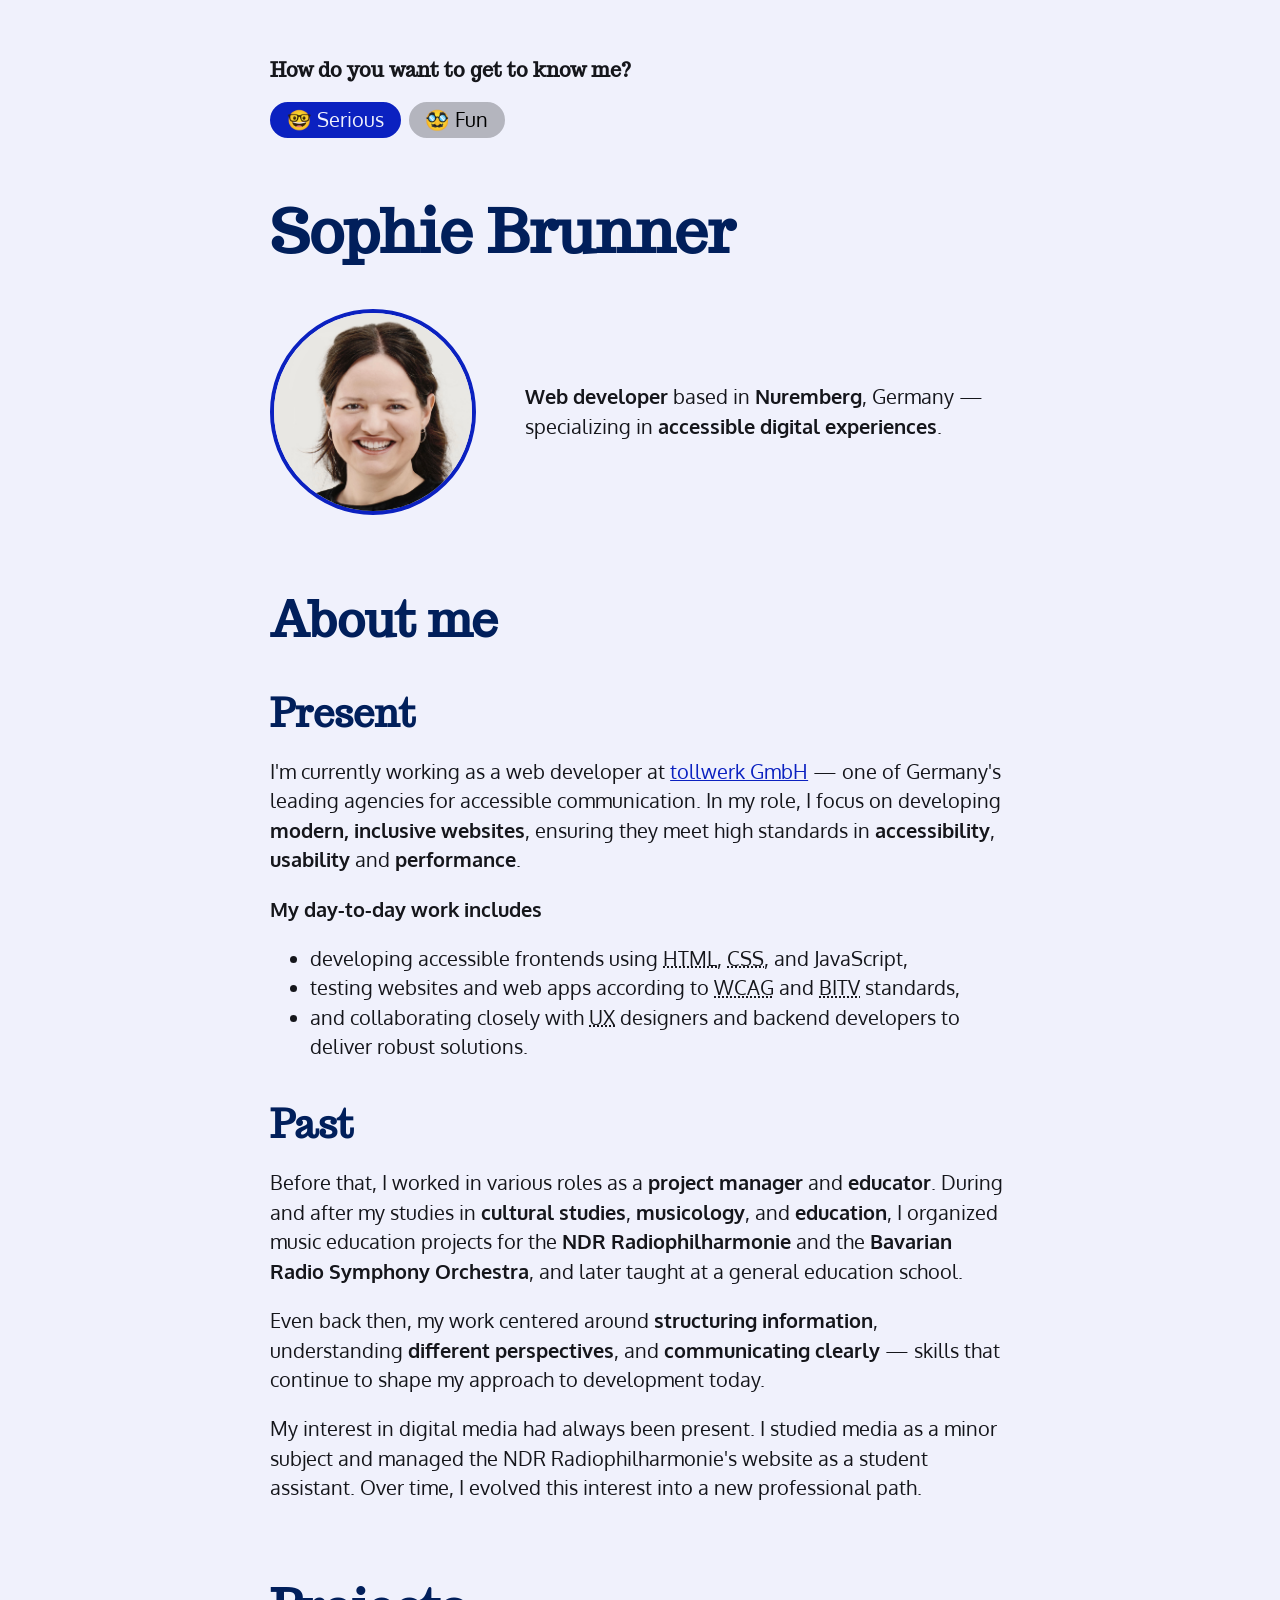
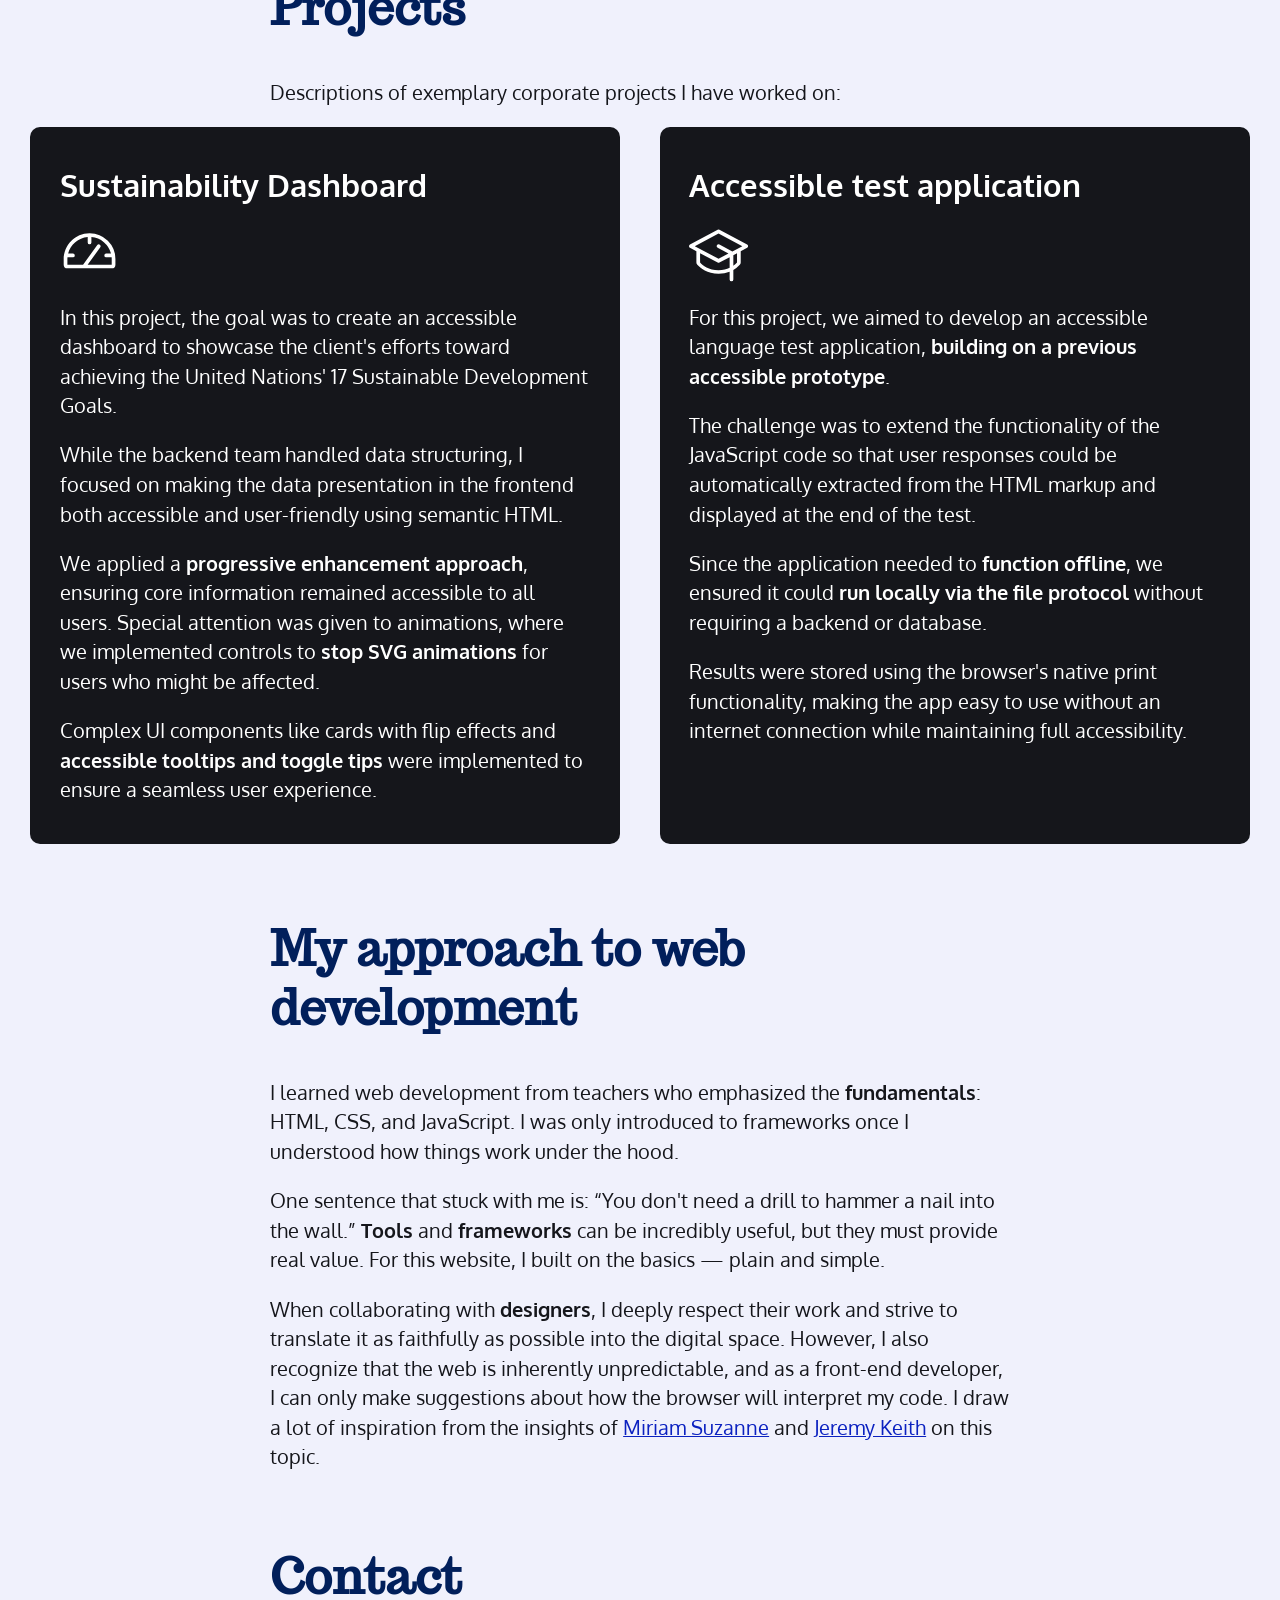
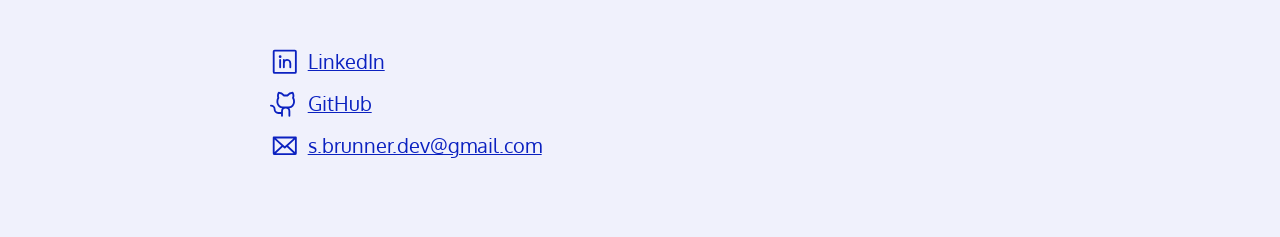
==== commit fcd7d4b7: "feat: prepare fun theme." ====
--- a/index.html
+++ b/index.html
@@ -121,8 +121,14 @@
             into a new professional path.
           </p>
         </div>
+        <div class="fun">
+          <p>
+            <span aria-hidden="true">🚧 🛠️ 👷🏻‍♀️ 🔧</span> Work in progress.
+            <span aria-hidden="true">🔨 🪚 🦺 🔩</span>
+          </p>
+        </div>
       </section>
-      <section class="projects">
+      <section class="projects serious">
         <div class="max-width max-width--default">
           <h2 class="max-width max-width--default">Projects</h2>
           <p class="max-width max-width--default">
@@ -171,7 +177,7 @@
             </p>
           </div>
           <div class="project">
-            <h3 class="project__title">An accessible test application</h3>
+            <h3 class="project__title">Accessible test application</h3>
             <svg
               xmlns="http://www.w3.org/2000/svg"
               width="32"
--- a/assets/css/styles.css
+++ b/assets/css/styles.css
@@ -138,9 +138,12 @@
   padding-inline: var(--space-s);
 }
 
-header,
+header {
+  margin-block: var(--space-l-xl);
+}
+
 footer {
-  margin-block: var(--space-l-xl);
+  margin-block: var(--space-xl-2xl);
 }
 
 section + section {
@@ -287,7 +290,8 @@
 
 .hero__image img {
   display: block;
-  max-width: calc(100% - 2 * 4px);
+  width: 100%;
+  max-width: calc(22.5rem - 2 * 4px);
   border: 4px solid var(--clr-medium-blue);
   border-radius: 50%;
 }
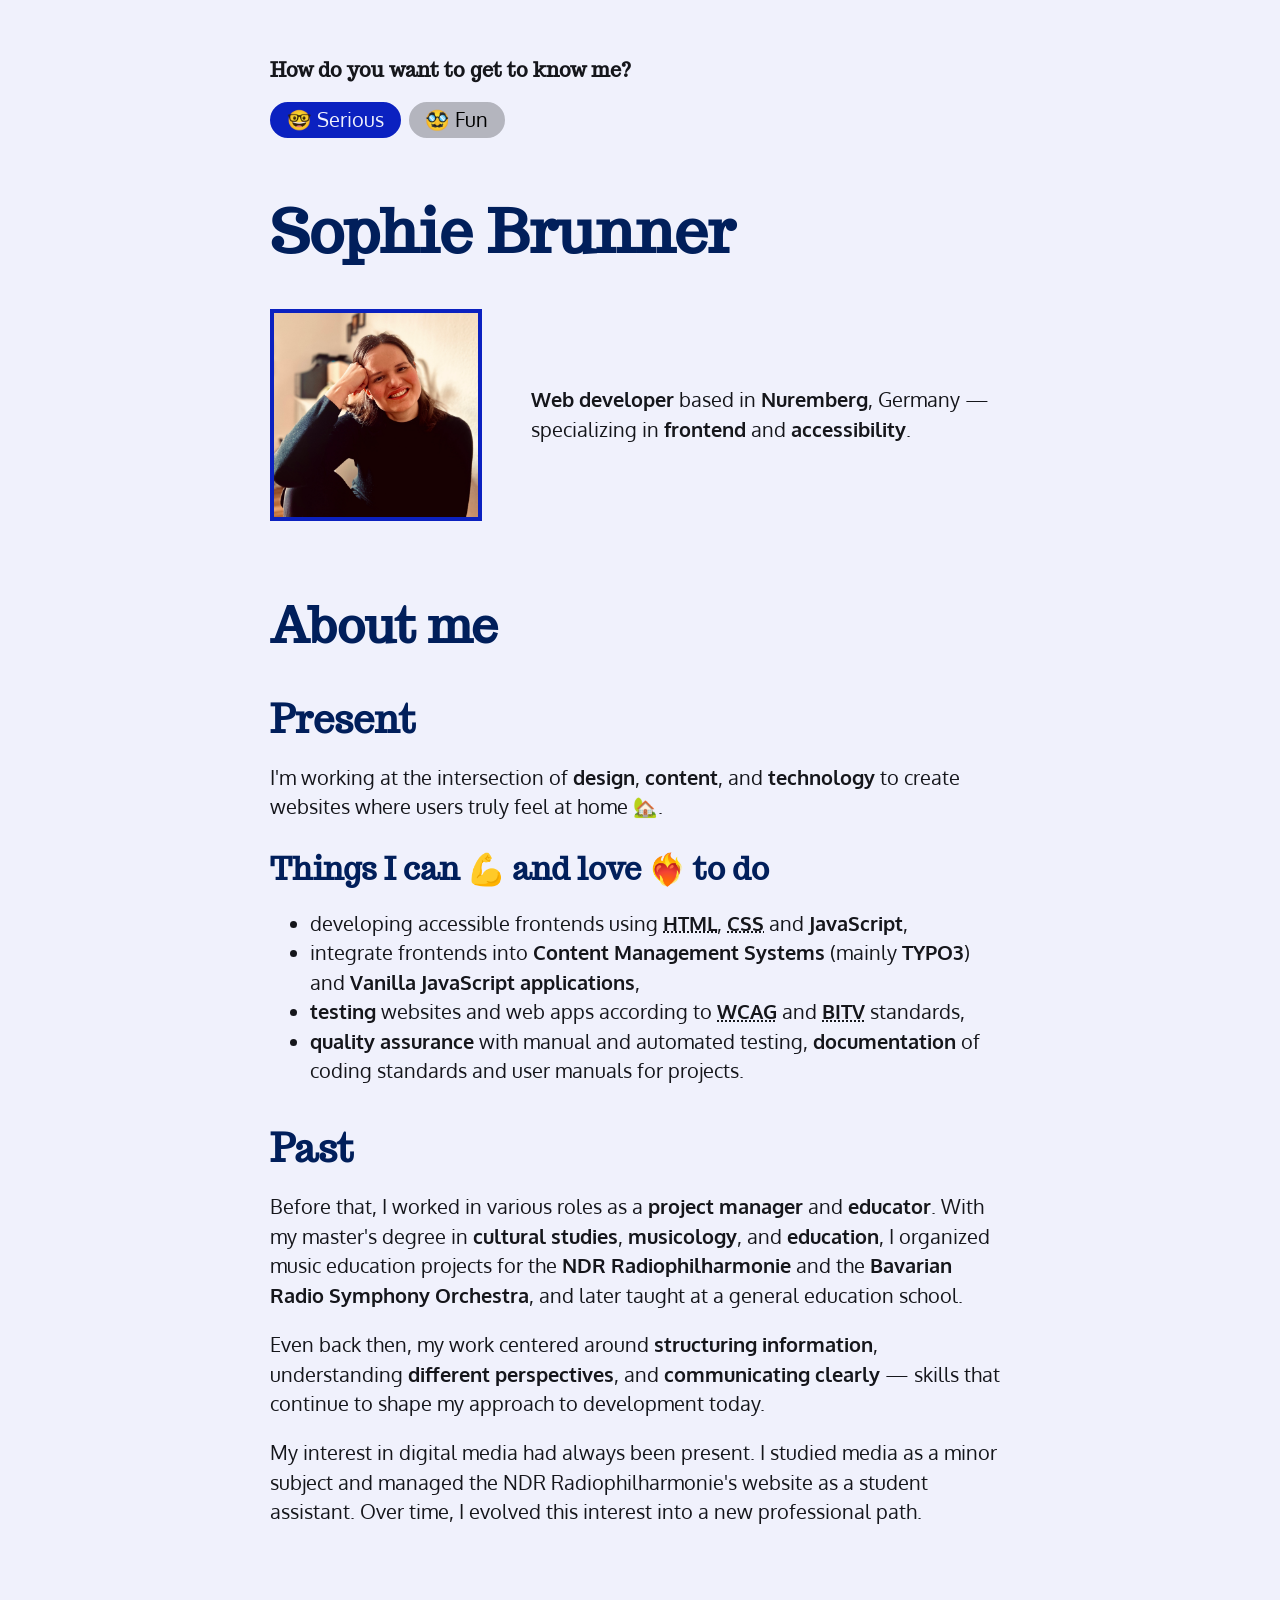
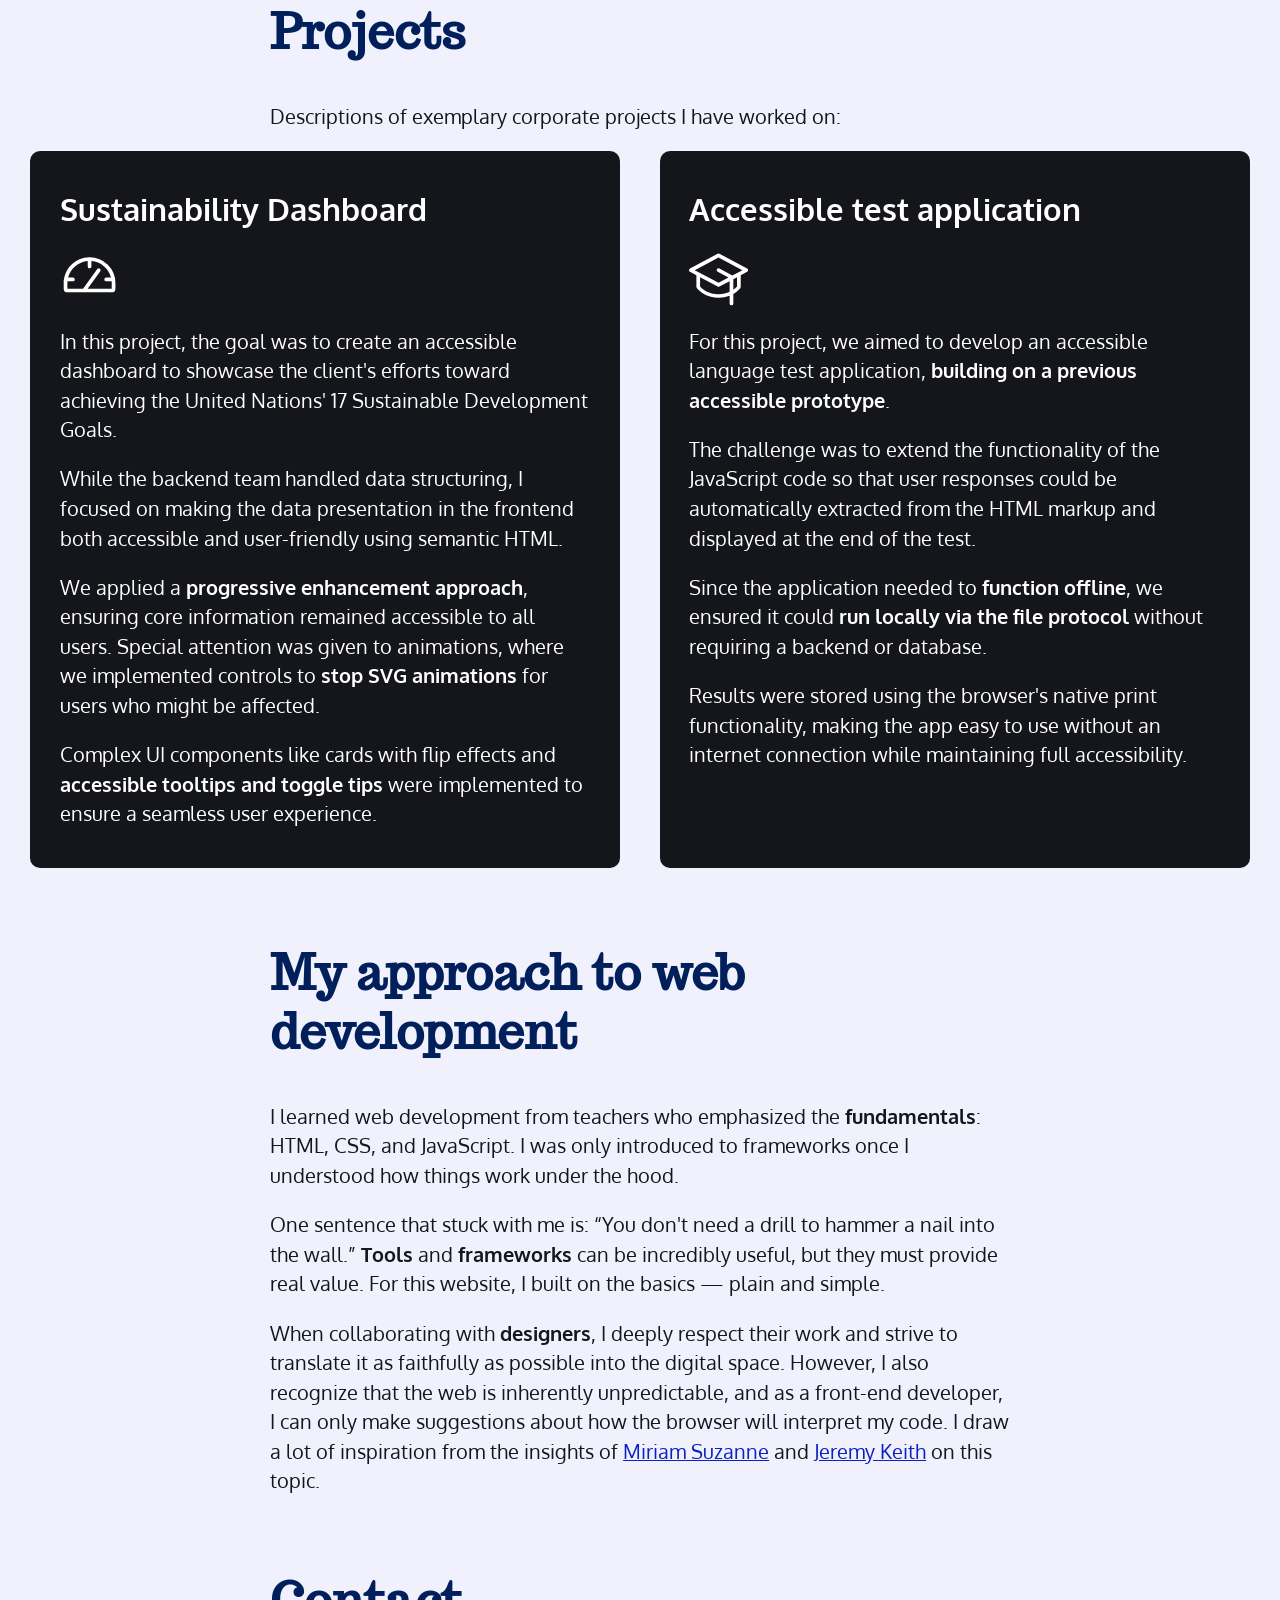
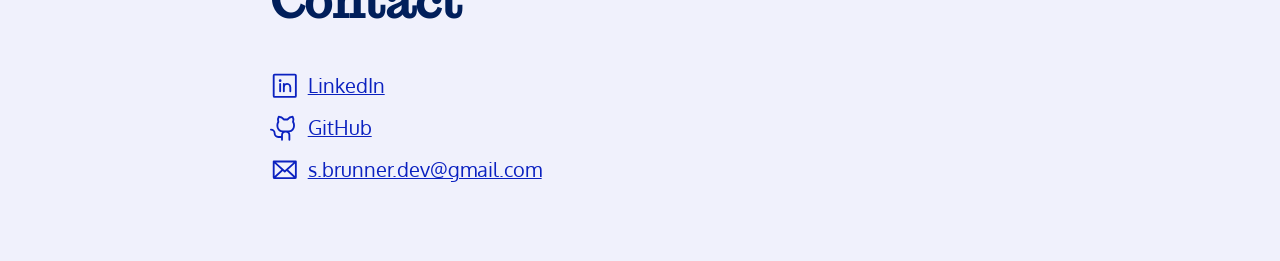
==== commit ce41fb0d: "feat: update content on serious section" ====
--- a/index.html
+++ b/index.html
@@ -1,11 +1,14 @@
-<!DOCTYPE html>
+<!doctype html>
 <html lang="en">
   <head>
     <meta charset="UTF-8" />
     <meta name="viewport" content="width=device-width, initial-scale=1.0" />
     <title>Sophie Brunner</title>
     <meta name="author" content="Sophie Brunner" />
-    <meta name="description" content="My personal website" />
+    <meta
+      name="description"
+      content="Sophie Brunner is a web developer from Nuremberg, Germany. Contact her if you need a programmer specialized in frontend, accessibility and TYPO3."
+    />
     <link rel="stylesheet" href="./assets/css/normalize.css" />
     <link rel="stylesheet" href="./assets/css/styles.css" />
   </head>
@@ -40,8 +43,8 @@
           </div>
           <p>
             <strong>Web developer</strong> based in <strong>Nuremberg</strong>,
-            Germany — specializing in
-            <strong>accessible digital experiences</strong>.
+            Germany — specializing in <strong>frontend</strong> and
+            <strong>accessibility</strong>.
           </p>
         </div>
         <div class="fun">
@@ -65,42 +68,55 @@
         <div class="serious">
           <h3>Present</h3>
           <p>
-            I'm currently working as a web developer at
-            <a href="https://tollwerk.de">tollwerk GmbH</a> — one of Germany's
-            leading agencies for accessible communication. In my role, I focus
-            on developing <strong>modern, inclusive websites</strong>, ensuring
-            they meet high standards in <strong>accessibility</strong>,
-            <strong>usability</strong> and <strong>performance</strong>.
-          </p>
-          <strong>My day-to-day work includes</strong>
+            I'm working at the intersection of <strong>design</strong>,
+            <strong>content</strong>, and <strong>technology</strong>
+            to create websites where users truly feel at home 🏡.
+          </p>
+          <h4>Things I can 💪 and love ❤️‍🔥 to do</h4>
           <ul>
             <li>
               developing accessible frontends using
-              <abbr title="HyperText Markup Language">HTML</abbr>,
-              <abbr title="Cascading Style Sheets">CSS</abbr>, and JavaScript,
+              <strong>
+                <abbr title="HyperText Markup Language">HTML</abbr></strong
+              >,
+              <strong> <abbr title="Cascading Style Sheets">CSS</abbr></strong>
+              and <strong>JavaScript</strong>,
             </li>
             <li>
-              testing websites and web apps according to
-              <abbr title="Web Content Accessibility Guidelines">WCAG</abbr> and
-              <abbr
-                title="Barrierefreie-Informationstechnik-Verordnung
+              integrate frontends into
+              <strong>Content Management Systems</strong> (mainly
+              <strong>TYPO3</strong>) and
+              <strong>Vanilla JavaScript applications</strong>,
+            </li>
+            <li>
+              <strong>testing</strong> websites and web apps according to
+              <strong
+                ><abbr title="Web Content Accessibility Guidelines"
+                  >WCAG</abbr
+                ></strong
+              >
+              and
+              <strong>
+                <abbr
+                  title="Barrierefreie-Informationstechnik-Verordnung
               "
-                lang="de"
-                >BITV</abbr
-              >
+                  lang="de"
+                  >BITV</abbr
+                >
+              </strong>
               standards,
             </li>
             <li>
-              and collaborating closely with
-              <abbr title="User Experience">UX</abbr> designers and backend
-              developers to deliver robust solutions.
+              <strong>quality assurance</strong> with manual and automated
+              testing, <strong>documentation</strong> of coding standards and
+              user manuals for projects.
             </li>
           </ul>
           <h3>Past</h3>
           <p>
             Before that, I worked in various roles as a
-            <strong>project manager</strong> and <strong>educator</strong>.
-            During and after my studies in <strong>cultural studies</strong>,
+            <strong>project manager</strong> and <strong>educator</strong>. With
+            my master's degree in <strong>cultural studies</strong>,
             <strong>musicology</strong>, and <strong>education</strong>, I
             organized music education projects for the
             <strong>NDR Radiophilharmonie</strong> and the
--- a/assets/css/styles.css
+++ b/assets/css/styles.css
@@ -65,7 +65,8 @@
   font-family: "Trocchi";
   font-style: normal;
   font-weight: 400;
-  src: url("/assets/fonts/trocchi-v17-latin-regular.woff2") format("woff2"),
+  src:
+    url("/assets/fonts/trocchi-v17-latin-regular.woff2") format("woff2"),
     /* Chrome 36+, Opera 23+, Firefox 39+, Safari 12+, iOS 10+ */
       url("asssets/fonts/trocchi-v17-latin-regular.woff") format("woff"); /* Chrome 5+, Firefox 3.6+, IE 9+, Safari 5.1+, iOS 5+ */
 }
@@ -76,7 +77,8 @@
   font-family: "Oxygen";
   font-style: normal;
   font-weight: 300;
-  src: url("/assets/fonts/oxygen-v15-latin-300.woff2") format("woff2"),
+  src:
+    url("/assets/fonts/oxygen-v15-latin-300.woff2") format("woff2"),
     /* Chrome 36+, Opera 23+, Firefox 39+, Safari 12+, iOS 10+ */
       url("/assets/fonts/oxygen-v15-latin-300.woff") format("woff"); /* Chrome 5+, Firefox 3.6+, IE 9+, Safari 5.1+, iOS 5+ */
 }
@@ -86,7 +88,8 @@
   font-family: "Oxygen";
   font-style: normal;
   font-weight: 400;
-  src: url("/assets/fonts/oxygen-v15-latin-regular.woff2") format("woff2"),
+  src:
+    url("/assets/fonts/oxygen-v15-latin-regular.woff2") format("woff2"),
     /* Chrome 36+, Opera 23+, Firefox 39+, Safari 12+, iOS 10+ */
       url("assets/fonts/oxygen-v15-latin-regular.woff") format("woff"); /* Chrome 5+, Firefox 3.6+, IE 9+, Safari 5.1+, iOS 5+ */
 }
@@ -96,7 +99,8 @@
   font-family: "Oxygen";
   font-style: normal;
   font-weight: 700;
-  src: url("/assets/fonts/oxygen-v15-latin-700.woff2") format("woff2"),
+  src:
+    url("/assets/fonts/oxygen-v15-latin-700.woff2") format("woff2"),
     /* Chrome 36+, Opera 23+, Firefox 39+, Safari 12+, iOS 10+ */
       url("/assets/oxygen-v15-latin-700.woff") format("woff");
   /* Chrome 5+, Firefox 3.6+, IE 9+, Safari 5.1+, iOS 5+ */
@@ -182,6 +186,7 @@
 }
 
 h4 {
+  margin-block: var(--space-m) var(--space-xs);
   font-size: var(--step-2);
 }
 
@@ -293,7 +298,6 @@
   width: 100%;
   max-width: calc(22.5rem - 2 * 4px);
   border: 4px solid var(--clr-medium-blue);
-  border-radius: 50%;
 }
 
 @container hero (width > 20rem) {
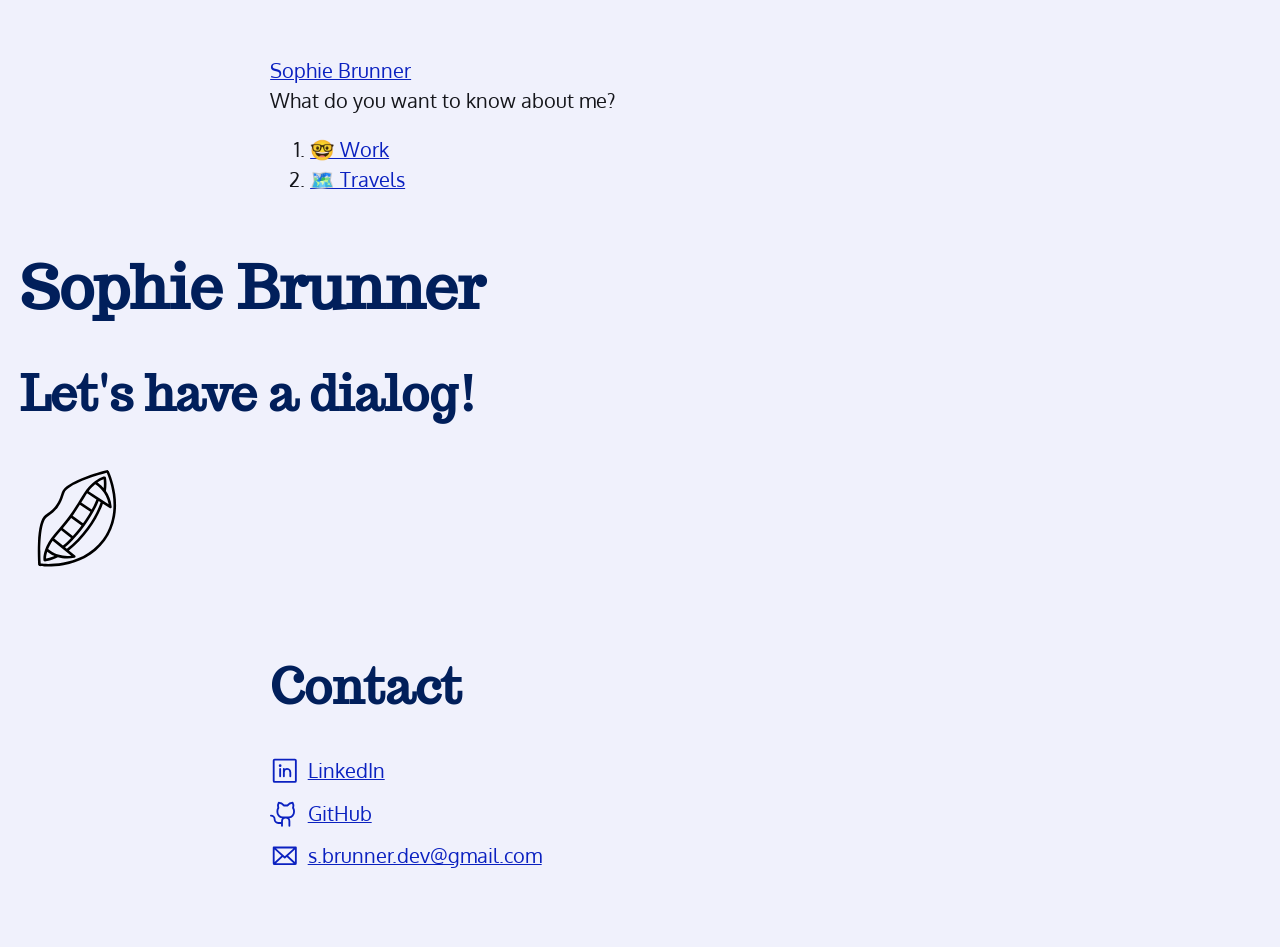
==== commit 10a774ca: "feat: add vampire dialog" ====
--- a/index.html
+++ b/index.html
@@ -15,304 +15,188 @@
 
   <body>
     <header class="max-width max-width--default">
-      <fieldset class="theme-switcher" data-theme-switcher>
-        <legend class="theme-switcher__label">
-          How do you want to get to know me?
-        </legend>
-        <div class="theme-switcher__buttons">
-          <button class="btn" data-theme="serious">
-            <span aria-hidden="true">🤓</span> Serious
-          </button>
-          <button class="btn" data-theme="fun">
-            <span aria-hidden="true">🥸</span> Fun
-          </button>
-        </div>
-      </fieldset>
+      <a href="/">Sophie Brunner</a>
+      <nav>
+        <span id="nav-heading">What do you want to know about me?</span>
+        <ol role="list" aria-labelledby="nav-heading">
+          <li><a href="/pages/work.html">🤓 Work</a></li>
+          <li><a href="">🗺️ Travels</a></li>
+        </ol>
+      </nav>
     </header>
     <main>
-      <section class="hero max-width max-width--default">
+      <section>
         <h1>Sophie Brunner</h1>
-        <div class="hero__banner serious">
-          <div class="hero__image">
-            <img
-              src="/assets/img/profile--serious.jpeg"
-              alt="Sophie Brunner"
-              width="600"
-              loading="lazy"
-            />
-          </div>
-          <p>
-            <strong>Web developer</strong> based in <strong>Nuremberg</strong>,
-            Germany — specializing in <strong>frontend</strong> and
-            <strong>accessibility</strong>.
-          </p>
-        </div>
-        <div class="fun">
-          <p>Hello world 👋</p>
-          <p>
-            I'm Sophie, a <span class="fun" aria-hidden="true">👩🏻‍💻</span>
-            <strong>Web Developer</strong> from Nuremberg, specializing in
-            Accessibility.
-          </p>
-          <p class="fun">
-            This is my <span aria-hidden="true">🤪</span>
-            <span class="text-gradient">fun</span>
-            <span aria-hidden="true">🦦</span> little side project aka
-            <span aria-hidden="true">✨</span> my personal website
-            <span aria-hidden="true">✨</span>.
-          </p>
-        </div>
+        <h2>Let's have a dialog!</h2>
+        <button
+          class="dialog-button dialog-button--open dialog-button--vampire"
+          command="show-modal"
+          commandfor="vampire-dialog"
+          aria-label="Open vampire dialog"
+        >
+          <!-- Uploaded to: SVG Repo, www.svgrepo.com, Generator: SVG Repo Mixer Tools -->
+          <!DOCTYPE svg PUBLIC "-//W3C//DTD SVG 1.1//EN" "http://www.w3.org/Graphics/SVG/1.1/DTD/svg11.dtd">
+          <svg
+            fill="#000000"
+            xmlns="http://www.w3.org/2000/svg"
+            xmlns:xlink="http://www.w3.org/1999/xlink"
+            viewBox="0 0 450.638 450.638"
+            aria-hidden="true"
+          >
+            <g>
+              <path
+                d="M133.546,176.083c-73.354-5.999-104.597,23.678-105.891,24.944c-1.88,1.839-2.015,4.818-0.309,6.818
+		c0.543,0.637,13.385,15.466,42.172,30.824c5.759,16.273,16.277,35.286,35.415,52.662c0.938,0.851,2.141,1.298,3.362,1.298
+		c0.637,0,1.278-0.121,1.889-0.371c1.783-0.728,2.989-2.414,3.102-4.337l1.787-30.519c31.737,9.668,70.58,14.959,110.245,14.959
+		c39.665,0,78.51-5.291,110.246-14.959l1.786,30.519c0.112,1.923,1.318,3.609,3.102,4.337c0.611,0.25,1.252,0.371,1.889,0.371
+		c1.221,0,2.425-0.447,3.362-1.298c19.138-17.376,29.657-36.389,35.415-52.662c28.786-15.358,41.63-30.188,42.172-30.823
+		c1.707-2.001,1.572-4.98-0.308-6.819c-1.294-1.267-32.545-30.945-105.892-24.944c-35.121,2.874-63.382,4.986-91.676,4.988
+		C197.122,181.073,168.797,178.966,133.546,176.083z M168.194,237.063l2.145-48.187c27.865,1.875,42.923,2.304,49.98,2.376v48.859
+		C200.524,239.932,183.021,238.703,168.194,237.063z M230.318,191.253c7.057-0.072,22.115-0.501,49.982-2.377l2.142,48.193
+		c-14.816,1.637-32.315,2.863-52.124,3.042V191.253z M160.359,188.181l-2.121,47.672c-20.864-2.767-35.174-6.148-41.504-7.813
+		l1.88-42.703c4.509,0.083,9.208,0.309,14.115,0.712C142.955,186.886,152.129,187.589,160.359,188.181z M38.624,205.071
+		c4.294-3.013,12.144-7.697,23.895-11.752c-1.261,13.008,2.701,30.259,3.013,31.62C51.945,216.816,43.146,209.341,38.624,205.071z
+		 M103.947,276.341c-11.791-12.603-20.345-26.875-25.589-42.624c-0.012-0.038-0.024-0.075-0.037-0.113
+		c-1.521-4.586-2.777-9.29-3.732-14.123c-2.643-13.363-2.28-24.127-1.852-29.222c9.874-2.532,21.78-4.431,35.864-4.865
+		L103.947,276.341z M225.318,262.362c-39.692,0-78.427-5.415-109.642-15.261l0.518-8.849c14.288,3.649,52.769,11.882,109.124,11.882
+		c56.355,0,94.837-8.232,109.125-11.882l0.519,8.849C303.746,256.947,265.012,262.362,225.318,262.362z M346.688,276.326
+		l-4.653-90.93c14.085,0.434,25.991,2.333,35.863,4.864C378.845,201.604,379.403,241.221,346.688,276.326z M385.105,224.939
+		c0.312-1.361,3.861-18.129,3.013-31.62c11.758,4.057,19.608,8.742,23.896,11.751C407.489,209.343,398.689,216.817,385.105,224.939z
+		 M317.907,186.049c4.907-0.401,9.606-0.628,14.115-0.711l1.881,42.706c-6.325,1.667-20.622,5.052-41.504,7.817l-2.119-47.681
+		C298.509,187.589,307.683,186.886,317.907,186.049z"
+              />
+              <path
+                d="M448.853,194.887c-0.305-0.256-30.876-25.843-66.415-49.532c-48.688-32.453-83.327-46.027-102.938-40.353
+		c-4.435,1.283-8.408,2.568-12.25,3.811c-13.094,4.234-23.44,7.58-41.931,7.759c-18.489-0.179-28.836-3.524-41.929-7.759
+		c-3.843-1.242-7.816-2.527-12.252-3.811c-19.617-5.674-54.251,7.9-102.938,40.353c-35.539,23.689-66.11,49.276-66.415,49.532
+		c-1.805,1.516-2.307,4.086-1.204,6.169c0.789,1.49,19.747,36.909,56.905,72.843c21.868,21.147,45.499,38.007,70.238,50.112
+		c31.024,15.182,63.86,22.88,97.594,22.88c33.734,0,66.569-7.698,97.595-22.88c24.738-12.105,48.37-28.966,70.237-50.112
+		c37.158-35.934,56.117-71.352,56.906-72.843C451.159,198.973,450.657,196.403,448.853,194.887z M386.199,266.709
+		c-33.108,32.017-87.895,70.182-160.881,70.182c-72.866,0-127.585-38.048-160.657-69.966
+		c-29.473-28.444-47.519-57.234-53.252-67.035c35.535-29.311,124.201-94.753,156.949-85.282c4.286,1.24,8.184,2.501,11.954,3.721
+		c13.366,4.322,24.91,8.055,44.959,8.244c0.016,0,0.031,0,0.048,0c0.008,0,0.015-0.002,0.023-0.002c0.008,0,0.016,0.002,0.023,0.002
+		c20.05-0.189,31.594-3.922,44.961-8.245c3.77-1.219,7.667-2.479,11.952-3.72c32.745-9.463,121.414,55.975,156.952,85.284
+		C433.522,209.661,415.592,238.288,386.199,266.709z"
+              />
+            </g>
+          </svg>
+        </button>
+        <dialog id="vampire-dialog">
+          <header class="dialog-header">
+            <h1>Vampires</h1>
+            <button
+              commandfor="vampire-dialog"
+              command="close"
+              aria-label="Close"
+              class="dialog-button dialog-button--close"
+            >
+              <svg
+                xmlns="http://www.w3.org/2000/svg"
+                width="32"
+                height="32"
+                fill="#000000"
+                viewBox="0 0 256 256"
+              >
+                <path
+                  d="M205.66,194.34a8,8,0,0,1-11.32,11.32L128,139.31,61.66,205.66a8,8,0,0,1-11.32-11.32L116.69,128,50.34,61.66A8,8,0,0,1,61.66,50.34L128,116.69l66.34-66.35a8,8,0,0,1,11.32,11.32L139.31,128Z"
+                ></path>
+              </svg>
+            </button>
+          </header>
+          <p>I love vampire movies and series 🧛🩸🌖.</p>
+          <h2>My favorites are</h2>
+          <ul role="list">
+            <li>
+              <b class="movie-title">Buffy the Vampire Slayer</b> – best
+              selection of characters and demons. My favorites:
+              <ul>
+                <li>
+                  <a href="https://buffy.fandom.com/wiki/Sweet"
+                    >Sweet – so charming, so musical 🎶</a
+                  >
+                </li>
+                <li>
+                  <a href="https://buffy.fandom.com/wiki/Balthazar"
+                    >Balthazar – emotional regulation of a teenager in puberty;
+                    make sure to keep him moist 🥴</a
+                  >
+                </li>
+              </ul>
+            </li>
+            <li>
+              <b class="movie-title">What We Do in the Shadows</b> – with the
+              best intro song (You're dead your're dead you're dead) and the
+              most accurate characterization of an energy vampire
+            </li>
+            <li>
+              <b class="movie-title">Hotel Transylvania (1-4)</b> – favorite
+              scene: the mean octopus coming to live after listening to some
+              dope music from old Van Helsing
+            </li>
+            <li>
+              <b class="movie-title">Der kleine Vampir</b> (German) – Rüdiger
+              von Schlotterstein ftw
+            </li>
+          </ul>
+          <h2>No gos</h2>
+          <ul role="list">
+            <li>
+              <b class="movie-title">Twilight</b> – why is the female main
+              character constantly helpless?!
+            </li>
+          </ul>
+        </dialog>
       </section>
-      <section class="about max-width max-width--default">
-        <h2>About me</h2>
-        <div class="serious">
-          <h3>Present</h3>
-          <p>
-            I'm working at the intersection of <strong>design</strong>,
-            <strong>content</strong>, and <strong>technology</strong>
-            to create websites where users truly feel at home 🏡.
-          </p>
-          <h4>Things I can 💪 and love ❤️‍🔥 to do</h4>
-          <ul>
-            <li>
-              developing accessible frontends using
-              <strong>
-                <abbr title="HyperText Markup Language">HTML</abbr></strong
-              >,
-              <strong> <abbr title="Cascading Style Sheets">CSS</abbr></strong>
-              and <strong>JavaScript</strong>,
-            </li>
-            <li>
-              integrate frontends into
-              <strong>Content Management Systems</strong> (mainly
-              <strong>TYPO3</strong>) and
-              <strong>Vanilla JavaScript applications</strong>,
-            </li>
-            <li>
-              <strong>testing</strong> websites and web apps according to
-              <strong
-                ><abbr title="Web Content Accessibility Guidelines"
-                  >WCAG</abbr
-                ></strong
-              >
-              and
-              <strong>
-                <abbr
-                  title="Barrierefreie-Informationstechnik-Verordnung
-              "
-                  lang="de"
-                  >BITV</abbr
-                >
-              </strong>
-              standards,
-            </li>
-            <li>
-              <strong>quality assurance</strong> with manual and automated
-              testing, <strong>documentation</strong> of coding standards and
-              user manuals for projects.
-            </li>
-          </ul>
-          <h3>Past</h3>
-          <p>
-            Before that, I worked in various roles as a
-            <strong>project manager</strong> and <strong>educator</strong>. With
-            my master's degree in <strong>cultural studies</strong>,
-            <strong>musicology</strong>, and <strong>education</strong>, I
-            organized music education projects for the
-            <strong>NDR Radiophilharmonie</strong> and the
-            <strong>Bavarian Radio Symphony Orchestra</strong>, and later taught
-            at a general education school.
-          </p>
-          <p>
-            Even back then, my work centered around
-            <strong>structuring information</strong>, understanding
-            <strong>different perspectives</strong>, and
-            <strong>communicating clearly</strong> — skills that continue to
-            shape my approach to development today.
-          </p>
-          <p>
-            My interest in digital media had always been present. I studied
-            media as a minor subject and managed the NDR Radiophilharmonie's
-            website as a student assistant. Over time, I evolved this interest
-            into a new professional path.
-          </p>
-        </div>
-        <div class="fun">
-          <p>
-            <span aria-hidden="true">🚧 🛠️ 👷🏻‍♀️ 🔧</span> Work in progress.
-            <span aria-hidden="true">🔨 🪚 🦺 🔩</span>
-          </p>
-        </div>
-      </section>
-      <section class="projects serious">
-        <div class="max-width max-width--default">
-          <h2 class="max-width max-width--default">Projects</h2>
-          <p class="max-width max-width--default">
-            Descriptions of exemplary corporate projects I have worked on:
-          </p>
-        </div>
-        <div class="projects__wrapper max-width max-width--large">
-          <div class="project">
-            <h3 class="project__title">Sustainability Dashboard</h3>
-            <svg
-              xmlns="http://www.w3.org/2000/svg"
-              width="32"
-              height="32"
-              fill="#000000"
-              viewBox="0 0 256 256"
-              aria-hidden="true"
-              focusable="false"
-            >
-              <path
-                d="M207.06,72.67A111.24,111.24,0,0,0,128,40h-.4C66.07,40.21,16,91,16,153.13V176a16,16,0,0,0,16,16H224a16,16,0,0,0,16-16V152A111.25,111.25,0,0,0,207.06,72.67ZM224,176H119.71l54.76-75.3a8,8,0,0,0-12.94-9.42L99.92,176H32V153.13c0-3.08.15-6.12.43-9.13H56a8,8,0,0,0,0-16H35.27c10.32-38.86,44-68.24,84.73-71.66V80a8,8,0,0,0,16,0V56.33A96.14,96.14,0,0,1,221,128H200a8,8,0,0,0,0,16h23.67c.21,2.65.33,5.31.33,8Z"
-              ></path>
-            </svg>
-            <p>
-              In this project, the goal was to create an accessible dashboard to
-              showcase the client's efforts toward achieving the United Nations'
-              17 Sustainable Development Goals.
-            </p>
-            <p>
-              While the backend team handled data structuring, I focused on
-              making the data presentation in the frontend both accessible and
-              user-friendly using
-              <strog>semantic HTML</strog>.
-            </p>
-            <p>
-              We applied a
-              <strong>progressive enhancement approach</strong>, ensuring core
-              information remained accessible to all users. Special attention
-              was given to animations, where we implemented controls to
-              <strong>stop SVG animations</strong> for users who might be
-              affected.
-            </p>
-            <p>
-              Complex UI components like cards with flip effects and
-              <strong>accessible tooltips and toggle tips</strong> were
-              implemented to ensure a seamless user experience.
-            </p>
-          </div>
-          <div class="project">
-            <h3 class="project__title">Accessible test application</h3>
-            <svg
-              xmlns="http://www.w3.org/2000/svg"
-              width="32"
-              height="32"
-              fill="#000000"
-              viewBox="0 0 256 256"
-              aria-hidden="true"
-              focusable="false"
-            >
-              <path
-                d="M251.76,88.94l-120-64a8,8,0,0,0-7.52,0l-120,64a8,8,0,0,0,0,14.12L32,117.87v48.42a15.91,15.91,0,0,0,4.06,10.65C49.16,191.53,78.51,216,128,216a130,130,0,0,0,48-8.76V240a8,8,0,0,0,16,0V199.51a115.63,115.63,0,0,0,27.94-22.57A15.91,15.91,0,0,0,224,166.29V117.87l27.76-14.81a8,8,0,0,0,0-14.12ZM128,200c-43.27,0-68.72-21.14-80-33.71V126.4l76.24,40.66a8,8,0,0,0,7.52,0L176,143.47v46.34C163.4,195.69,147.52,200,128,200Zm80-33.75a97.83,97.83,0,0,1-16,14.25V134.93l16-8.53ZM188,118.94l-.22-.13-56-29.87a8,8,0,0,0-7.52,14.12L171,128l-43,22.93L25,96,128,41.07,231,96Z"
-              ></path>
-            </svg>
-            <p>
-              For this project, we aimed to develop an accessible language test
-              application,
-              <strong>building on a previous accessible prototype</strong>.
-            </p>
-            <p>
-              The challenge was to extend the functionality of the JavaScript
-              code so that user responses could be automatically extracted from
-              the HTML markup and displayed at the end of the test.
-            </p>
-            <p>
-              Since the application needed to <strong>function offline</strong>,
-              we ensured it could
-              <strong>run locally via the file protocol</strong> without
-              requiring a backend or database.
-            </p>
-            <p>
-              Results were stored using the browser's native print
-              functionality, making the app easy to use without an internet
-              connection while maintaining full accessibility.
-            </p>
-          </div>
-        </div>
-      </section>
-      <section class="website serious max-width max-width--default">
-        <h2>My approach to web development</h2>
-        <p>
-          I learned web development from teachers who emphasized the
-          <strong>fundamentals</strong>: HTML, CSS, and JavaScript. I was only
-          introduced to frameworks once I understood how things work under the
-          hood.
-        </p>
-        <p>
-          One sentence that stuck with me is:
-          <q>You don't need a drill to hammer a nail into the wall.</q>
-          <strong>Tools</strong> and <strong>frameworks</strong> can be
-          incredibly useful, but they must provide real value. For this website,
-          I built on the basics — plain and simple.
-        </p>
-        <p>
-          When collaborating with <strong>designers</strong>, I deeply respect
-          their work and strive to translate it as faithfully as possible into
-          the digital space. However, I also recognize that the web is
-          inherently unpredictable, and as a front-end developer, I can only
-          make suggestions about how the browser will interpret my code. I draw
-          a lot of inspiration from the insights of
-          <a
-            href="https://beyondtellerrand.com/events/berlin-2024/speakers/miriam-suzanne"
-            >Miriam Suzanne</a
-          >
-          and <a href="https://resilientwebdesign.com/">Jeremy Keith</a> on this
-          topic.
-        </p>
-      </section>
-      <footer class="contact max-width max-width--default">
-        <h2>Contact</h2>
-        <ul role="list" class="contact__list">
-          <li class="contact__item">
-            <svg
-              xmlns="http://www.w3.org/2000/svg"
-              width="32"
-              height="32"
-              fill="#000000"
-              viewBox="0 0 256 256"
-              aria-hidden="true"
-              focusable="false"
-            >
-              <path
-                d="M216,24H40A16,16,0,0,0,24,40V216a16,16,0,0,0,16,16H216a16,16,0,0,0,16-16V40A16,16,0,0,0,216,24Zm0,192H40V40H216V216ZM96,112v64a8,8,0,0,1-16,0V112a8,8,0,0,1,16,0Zm88,28v36a8,8,0,0,1-16,0V140a20,20,0,0,0-40,0v36a8,8,0,0,1-16,0V112a8,8,0,0,1,15.79-1.78A36,36,0,0,1,184,140ZM100,84A12,12,0,1,1,88,72,12,12,0,0,1,100,84Z"
-              ></path>
-            </svg>
-            <a href="https://www.linkedin.com/in/sophie-brunner-060161165/"
-              >LinkedIn</a
-            >
-          </li>
-          <li class="contact__item">
-            <svg
-              xmlns="http://www.w3.org/2000/svg"
-              width="32"
-              height="32"
-              fill="#000000"
-              viewBox="0 0 256 256"
-            >
-              <path
-                d="M208.31,75.68A59.78,59.78,0,0,0,202.93,28,8,8,0,0,0,196,24a59.75,59.75,0,0,0-48,24H124A59.75,59.75,0,0,0,76,24a8,8,0,0,0-6.93,4,59.78,59.78,0,0,0-5.38,47.68A58.14,58.14,0,0,0,56,104v8a56.06,56.06,0,0,0,48.44,55.47A39.8,39.8,0,0,0,96,192v8H72a24,24,0,0,1-24-24A40,40,0,0,0,8,136a8,8,0,0,0,0,16,24,24,0,0,1,24,24,40,40,0,0,0,40,40H96v16a8,8,0,0,0,16,0V192a24,24,0,0,1,48,0v40a8,8,0,0,0,16,0V192a39.8,39.8,0,0,0-8.44-24.53A56.06,56.06,0,0,0,216,112v-8A58.14,58.14,0,0,0,208.31,75.68ZM200,112a40,40,0,0,1-40,40H112a40,40,0,0,1-40-40v-8a41.74,41.74,0,0,1,6.9-22.48A8,8,0,0,0,80,73.83a43.81,43.81,0,0,1,.79-33.58,43.88,43.88,0,0,1,32.32,20.06A8,8,0,0,0,119.82,64h32.35a8,8,0,0,0,6.74-3.69,43.87,43.87,0,0,1,32.32-20.06A43.81,43.81,0,0,1,192,73.83a8.09,8.09,0,0,0,1,7.65A41.72,41.72,0,0,1,200,104Z"
-              ></path></svg
-            ><a href="https://github.com/sophiebrunner">GitHub</a>
-          </li>
-          <li class="contact__item">
-            <svg
-              xmlns="http://www.w3.org/2000/svg"
-              width="32"
-              height="32"
-              fill="#000000"
-              viewBox="0 0 256 256"
-            >
-              <path
-                d="M224,48H32a8,8,0,0,0-8,8V192a16,16,0,0,0,16,16H216a16,16,0,0,0,16-16V56A8,8,0,0,0,224,48Zm-96,85.15L52.57,64H203.43ZM98.71,128,40,181.81V74.19Zm11.84,10.85,12,11.05a8,8,0,0,0,10.82,0l12-11.05,58,53.15H52.57ZM157.29,128,216,74.18V181.82Z"
-              ></path></svg
-            ><a href="mailto:s.brunner.dev@gmail.com"
-              >s.brunner.dev@gmail.com</a
-            >
-          </li>
-        </ul>
-      </footer>
     </main>
+    <footer class="contact max-width max-width--default">
+      <h2>Contact</h2>
+      <ul role="list" class="contact__list">
+        <li class="contact__item">
+          <svg
+            xmlns="http://www.w3.org/2000/svg"
+            width="32"
+            height="32"
+            fill="#000000"
+            viewBox="0 0 256 256"
+            aria-hidden="true"
+            focusable="false"
+          >
+            <path
+              d="M216,24H40A16,16,0,0,0,24,40V216a16,16,0,0,0,16,16H216a16,16,0,0,0,16-16V40A16,16,0,0,0,216,24Zm0,192H40V40H216V216ZM96,112v64a8,8,0,0,1-16,0V112a8,8,0,0,1,16,0Zm88,28v36a8,8,0,0,1-16,0V140a20,20,0,0,0-40,0v36a8,8,0,0,1-16,0V112a8,8,0,0,1,15.79-1.78A36,36,0,0,1,184,140ZM100,84A12,12,0,1,1,88,72,12,12,0,0,1,100,84Z"
+            ></path>
+          </svg>
+          <a href="https://www.linkedin.com/in/sophie-brunner-060161165/"
+            >LinkedIn</a
+          >
+        </li>
+        <li class="contact__item">
+          <svg
+            xmlns="http://www.w3.org/2000/svg"
+            width="32"
+            height="32"
+            fill="#000000"
+            viewBox="0 0 256 256"
+          >
+            <path
+              d="M208.31,75.68A59.78,59.78,0,0,0,202.93,28,8,8,0,0,0,196,24a59.75,59.75,0,0,0-48,24H124A59.75,59.75,0,0,0,76,24a8,8,0,0,0-6.93,4,59.78,59.78,0,0,0-5.38,47.68A58.14,58.14,0,0,0,56,104v8a56.06,56.06,0,0,0,48.44,55.47A39.8,39.8,0,0,0,96,192v8H72a24,24,0,0,1-24-24A40,40,0,0,0,8,136a8,8,0,0,0,0,16,24,24,0,0,1,24,24,40,40,0,0,0,40,40H96v16a8,8,0,0,0,16,0V192a24,24,0,0,1,48,0v40a8,8,0,0,0,16,0V192a39.8,39.8,0,0,0-8.44-24.53A56.06,56.06,0,0,0,216,112v-8A58.14,58.14,0,0,0,208.31,75.68ZM200,112a40,40,0,0,1-40,40H112a40,40,0,0,1-40-40v-8a41.74,41.74,0,0,1,6.9-22.48A8,8,0,0,0,80,73.83a43.81,43.81,0,0,1,.79-33.58,43.88,43.88,0,0,1,32.32,20.06A8,8,0,0,0,119.82,64h32.35a8,8,0,0,0,6.74-3.69,43.87,43.87,0,0,1,32.32-20.06A43.81,43.81,0,0,1,192,73.83a8.09,8.09,0,0,0,1,7.65A41.72,41.72,0,0,1,200,104Z"
+            ></path></svg
+          ><a href="https://github.com/sophiebrunner">GitHub</a>
+        </li>
+        <li class="contact__item">
+          <svg
+            xmlns="http://www.w3.org/2000/svg"
+            width="32"
+            height="32"
+            fill="#000000"
+            viewBox="0 0 256 256"
+          >
+            <path
+              d="M224,48H32a8,8,0,0,0-8,8V192a16,16,0,0,0,16,16H216a16,16,0,0,0,16-16V56A8,8,0,0,0,224,48Zm-96,85.15L52.57,64H203.43ZM98.71,128,40,181.81V74.19Zm11.84,10.85,12,11.05a8,8,0,0,0,10.82,0l12-11.05,58,53.15H52.57ZM157.29,128,216,74.18V181.82Z"
+            ></path></svg
+          ><a href="mailto:s.brunner.dev@gmail.com">s.brunner.dev@gmail.com</a>
+        </li>
+      </ul>
+    </footer>
     <script src="assets/script.js"></script>
   </body>
 </html>
--- a/assets/css/styles.css
+++ b/assets/css/styles.css
@@ -216,6 +216,10 @@
   margin-top: 1rem;
 }
 
+svg {
+  vertical-align: middle;
+}
+
 .list {
   list-style: none;
 }
@@ -377,3 +381,67 @@
 .contact__item + .contact__item {
   margin-top: 0.8rem;
 }
+
+/* 
+ * Utility class to hide content visually while keeping it screen reader-accessible.
+ * Source: https://www.scottohara.me/blog/2017/04/14/inclusively-hidden.html 
+ */
+
+.visually-hidden:not(:focus):not(:active) {
+  clip: rect(0 0 0 0);
+  clip-path: inset(100%);
+  height: 1px;
+  overflow: hidden;
+  position: absolute;
+  white-space: nowrap;
+  width: 1px;
+}
+
+dialog {
+  border: 3px solid darkred;
+  border-radius: 10px;
+
+  & h1 {
+    margin: 0;
+    font-size: var(--step-2);
+  }
+
+  & h2 {
+    font-size: var(--step-1);
+  }
+}
+
+.dialog-button {
+  display: block;
+  padding: 0;
+  border: none;
+  margin: 0;
+  background-color: transparent;
+}
+
+.dialog-button--vampire {
+  transform: rotate(-0.15turn);
+  cursor: url("../icons/vampire.png"), pointer;
+}
+
+.dialog-button--open {
+  width: var(--space-3xl);
+
+  & svg {
+    width: 100%;
+    height: auto;
+  }
+}
+
+.dialog-button--close {
+  padding: var(--space-3xs);
+}
+
+.dialog-header {
+  display: flex;
+  justify-content: space-between;
+  align-items: center;
+
+  padding: 0;
+  margin: 0;
+}
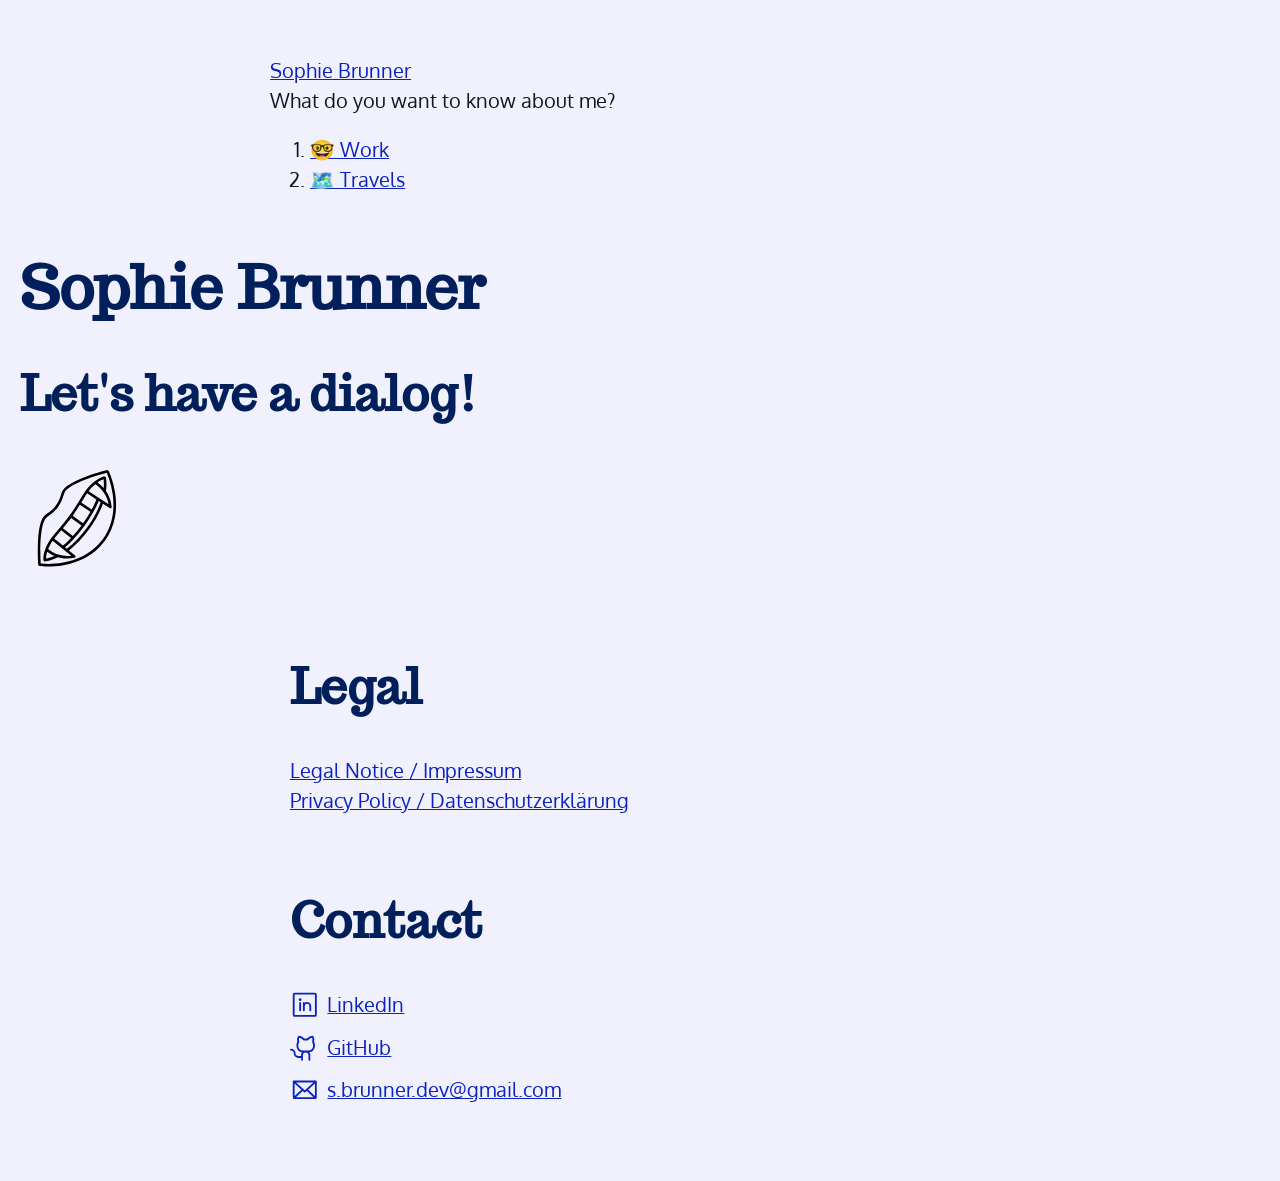
==== commit e5552449: "Merge branch 'main' into dialogs" ====
--- a/index.html
+++ b/index.html
@@ -149,53 +149,74 @@
       </section>
     </main>
     <footer class="contact max-width max-width--default">
-      <h2>Contact</h2>
-      <ul role="list" class="contact__list">
-        <li class="contact__item">
-          <svg
-            xmlns="http://www.w3.org/2000/svg"
-            width="32"
-            height="32"
-            fill="#000000"
-            viewBox="0 0 256 256"
-            aria-hidden="true"
-            focusable="false"
-          >
-            <path
-              d="M216,24H40A16,16,0,0,0,24,40V216a16,16,0,0,0,16,16H216a16,16,0,0,0,16-16V40A16,16,0,0,0,216,24Zm0,192H40V40H216V216ZM96,112v64a8,8,0,0,1-16,0V112a8,8,0,0,1,16,0Zm88,28v36a8,8,0,0,1-16,0V140a20,20,0,0,0-40,0v36a8,8,0,0,1-16,0V112a8,8,0,0,1,15.79-1.78A36,36,0,0,1,184,140ZM100,84A12,12,0,1,1,88,72,12,12,0,0,1,100,84Z"
-            ></path>
-          </svg>
-          <a href="https://www.linkedin.com/in/sophie-brunner-060161165/"
-            >LinkedIn</a
-          >
-        </li>
-        <li class="contact__item">
-          <svg
-            xmlns="http://www.w3.org/2000/svg"
-            width="32"
-            height="32"
-            fill="#000000"
-            viewBox="0 0 256 256"
-          >
-            <path
-              d="M208.31,75.68A59.78,59.78,0,0,0,202.93,28,8,8,0,0,0,196,24a59.75,59.75,0,0,0-48,24H124A59.75,59.75,0,0,0,76,24a8,8,0,0,0-6.93,4,59.78,59.78,0,0,0-5.38,47.68A58.14,58.14,0,0,0,56,104v8a56.06,56.06,0,0,0,48.44,55.47A39.8,39.8,0,0,0,96,192v8H72a24,24,0,0,1-24-24A40,40,0,0,0,8,136a8,8,0,0,0,0,16,24,24,0,0,1,24,24,40,40,0,0,0,40,40H96v16a8,8,0,0,0,16,0V192a24,24,0,0,1,48,0v40a8,8,0,0,0,16,0V192a39.8,39.8,0,0,0-8.44-24.53A56.06,56.06,0,0,0,216,112v-8A58.14,58.14,0,0,0,208.31,75.68ZM200,112a40,40,0,0,1-40,40H112a40,40,0,0,1-40-40v-8a41.74,41.74,0,0,1,6.9-22.48A8,8,0,0,0,80,73.83a43.81,43.81,0,0,1,.79-33.58,43.88,43.88,0,0,1,32.32,20.06A8,8,0,0,0,119.82,64h32.35a8,8,0,0,0,6.74-3.69,43.87,43.87,0,0,1,32.32-20.06A43.81,43.81,0,0,1,192,73.83a8.09,8.09,0,0,0,1,7.65A41.72,41.72,0,0,1,200,104Z"
-            ></path></svg
-          ><a href="https://github.com/sophiebrunner">GitHub</a>
-        </li>
-        <li class="contact__item">
-          <svg
-            xmlns="http://www.w3.org/2000/svg"
-            width="32"
-            height="32"
-            fill="#000000"
-            viewBox="0 0 256 256"
-          >
-            <path
-              d="M224,48H32a8,8,0,0,0-8,8V192a16,16,0,0,0,16,16H216a16,16,0,0,0,16-16V56A8,8,0,0,0,224,48Zm-96,85.15L52.57,64H203.43ZM98.71,128,40,181.81V74.19Zm11.84,10.85,12,11.05a8,8,0,0,0,10.82,0l12-11.05,58,53.15H52.57ZM157.29,128,216,74.18V181.82Z"
-            ></path></svg
-          ><a href="mailto:s.brunner.dev@gmail.com">s.brunner.dev@gmail.com</a>
-        </li>
-      </ul>
+      <section>
+        <h2 id="legal-heading">Legal</h2>
+        <nav aria-labelledby="legal-heading">
+          <ol role="list" class="contact__list">
+            <li>
+              <a href="/pages/legal-notice.html">Legal Notice / Impressum</a>
+            </li>
+            <li>
+              <a href="/pages/privacy-policy.html"
+                >Privacy Policy / Datenschutzerklärung</a
+              >
+            </li>
+          </ol>
+        </nav>
+      </section>
+      <section>
+        <h2 id="contact-heading">Contact</h2>
+        <nav aria-labelledby="contact-heading">
+          <ul role="list" class="contact__list">
+            <li class="contact__item">
+              <svg
+                xmlns="http://www.w3.org/2000/svg"
+                width="32"
+                height="32"
+                fill="#000000"
+                viewBox="0 0 256 256"
+                aria-hidden="true"
+                focusable="false"
+              >
+                <path
+                  d="M216,24H40A16,16,0,0,0,24,40V216a16,16,0,0,0,16,16H216a16,16,0,0,0,16-16V40A16,16,0,0,0,216,24Zm0,192H40V40H216V216ZM96,112v64a8,8,0,0,1-16,0V112a8,8,0,0,1,16,0Zm88,28v36a8,8,0,0,1-16,0V140a20,20,0,0,0-40,0v36a8,8,0,0,1-16,0V112a8,8,0,0,1,15.79-1.78A36,36,0,0,1,184,140ZM100,84A12,12,0,1,1,88,72,12,12,0,0,1,100,84Z"
+                ></path>
+              </svg>
+              <a href="https://www.linkedin.com/in/sophie-brunner-060161165/"
+                >LinkedIn</a
+              >
+            </li>
+            <li class="contact__item">
+              <svg
+                xmlns="http://www.w3.org/2000/svg"
+                width="32"
+                height="32"
+                fill="#000000"
+                viewBox="0 0 256 256"
+              >
+                <path
+                  d="M208.31,75.68A59.78,59.78,0,0,0,202.93,28,8,8,0,0,0,196,24a59.75,59.75,0,0,0-48,24H124A59.75,59.75,0,0,0,76,24a8,8,0,0,0-6.93,4,59.78,59.78,0,0,0-5.38,47.68A58.14,58.14,0,0,0,56,104v8a56.06,56.06,0,0,0,48.44,55.47A39.8,39.8,0,0,0,96,192v8H72a24,24,0,0,1-24-24A40,40,0,0,0,8,136a8,8,0,0,0,0,16,24,24,0,0,1,24,24,40,40,0,0,0,40,40H96v16a8,8,0,0,0,16,0V192a24,24,0,0,1,48,0v40a8,8,0,0,0,16,0V192a39.8,39.8,0,0,0-8.44-24.53A56.06,56.06,0,0,0,216,112v-8A58.14,58.14,0,0,0,208.31,75.68ZM200,112a40,40,0,0,1-40,40H112a40,40,0,0,1-40-40v-8a41.74,41.74,0,0,1,6.9-22.48A8,8,0,0,0,80,73.83a43.81,43.81,0,0,1,.79-33.58,43.88,43.88,0,0,1,32.32,20.06A8,8,0,0,0,119.82,64h32.35a8,8,0,0,0,6.74-3.69,43.87,43.87,0,0,1,32.32-20.06A43.81,43.81,0,0,1,192,73.83a8.09,8.09,0,0,0,1,7.65A41.72,41.72,0,0,1,200,104Z"
+                ></path></svg
+              ><a href="https://github.com/sophiebrunner">GitHub</a>
+            </li>
+            <li class="contact__item">
+              <svg
+                xmlns="http://www.w3.org/2000/svg"
+                width="32"
+                height="32"
+                fill="#000000"
+                viewBox="0 0 256 256"
+              >
+                <path
+                  d="M224,48H32a8,8,0,0,0-8,8V192a16,16,0,0,0,16,16H216a16,16,0,0,0,16-16V56A8,8,0,0,0,224,48Zm-96,85.15L52.57,64H203.43ZM98.71,128,40,181.81V74.19Zm11.84,10.85,12,11.05a8,8,0,0,0,10.82,0l12-11.05,58,53.15H52.57ZM157.29,128,216,74.18V181.82Z"
+                ></path></svg
+              ><a href="mailto:s.brunner.dev@gmail.com"
+                >s.brunner.dev@gmail.com</a
+              >
+            </li>
+          </ul>
+        </nav>
+      </section>
     </footer>
     <script src="assets/script.js"></script>
   </body>
--- a/assets/css/styles.css
+++ b/assets/css/styles.css
@@ -445,3 +445,21 @@
   padding: 0;
   margin: 0;
 }
+#legal-notice,
+#privacy-policy {
+  & h1 {
+    font-size: var(--step-4);
+  }
+
+  & h2 {
+    font-size: var(--step-2);
+  }
+
+  & h3 {
+    font-size: var(--step-1);
+  }
+
+  & address {
+    font-style: normal;
+  }
+}
